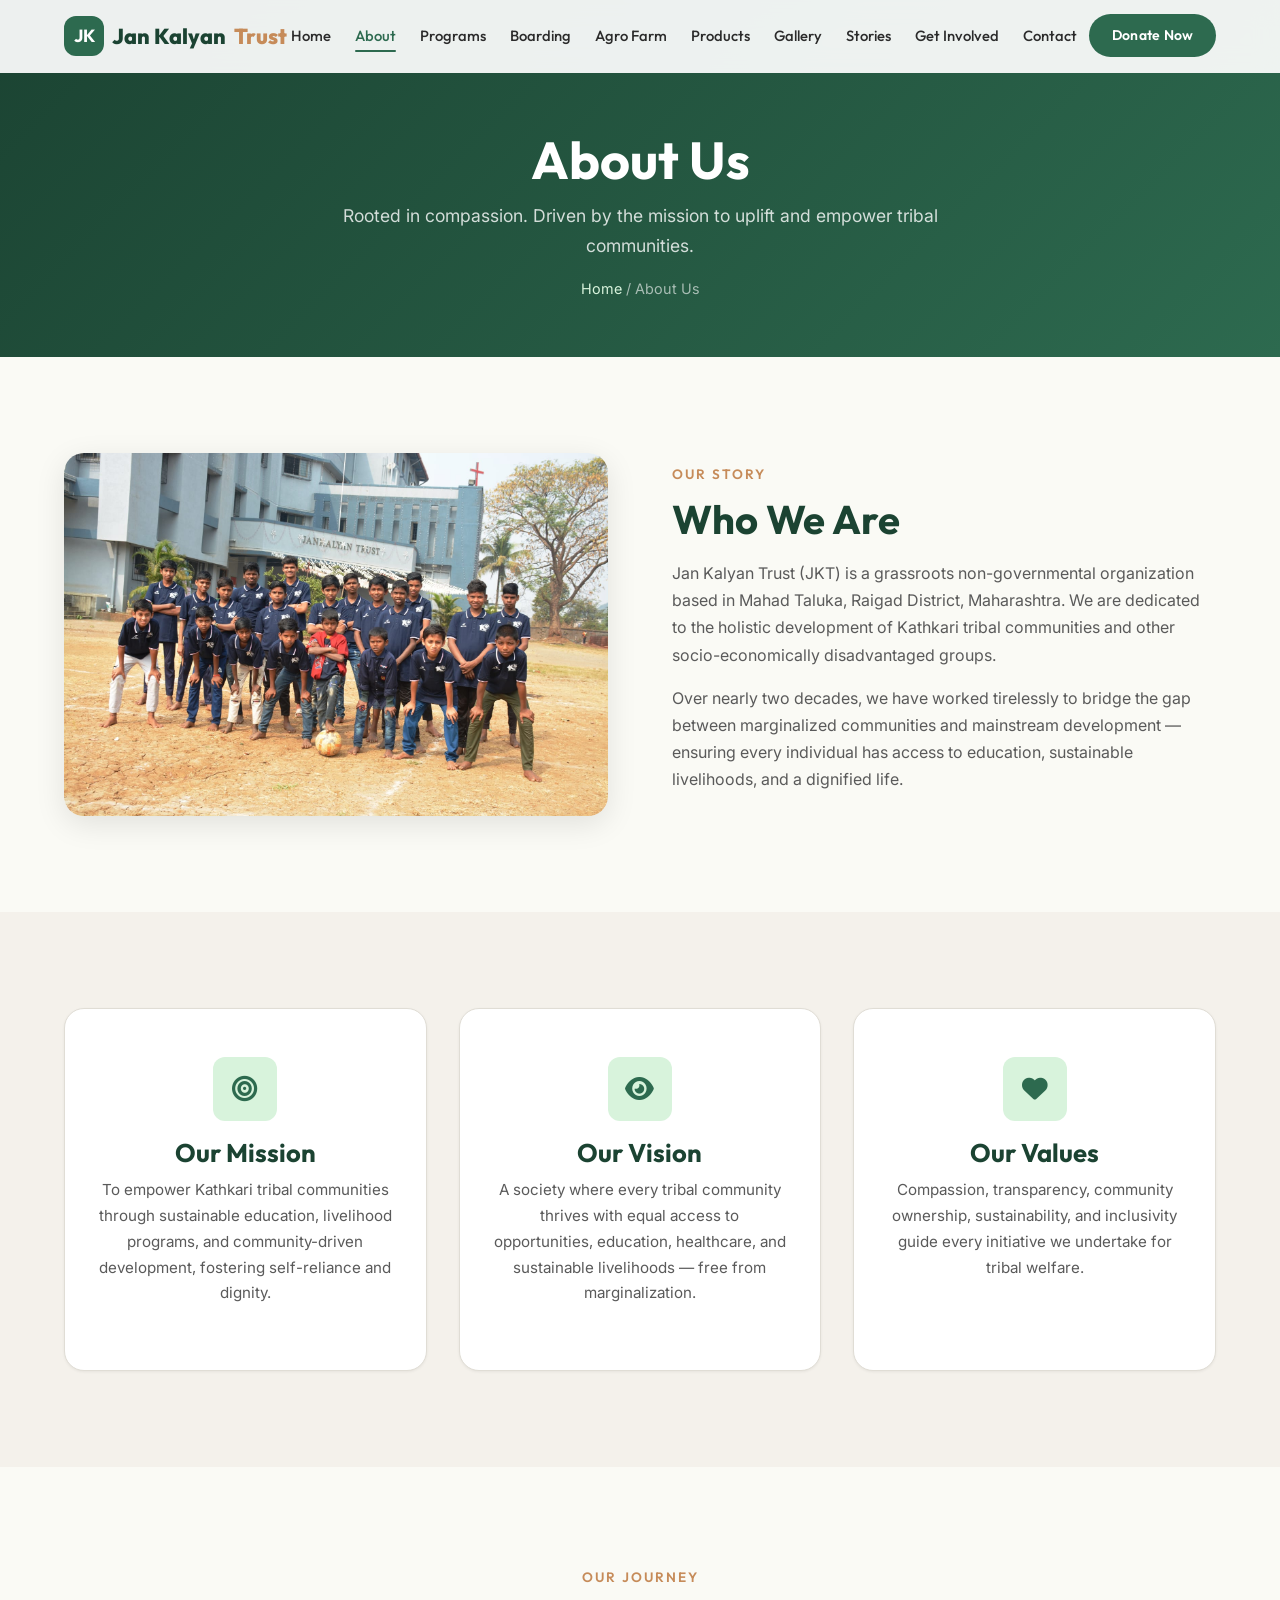
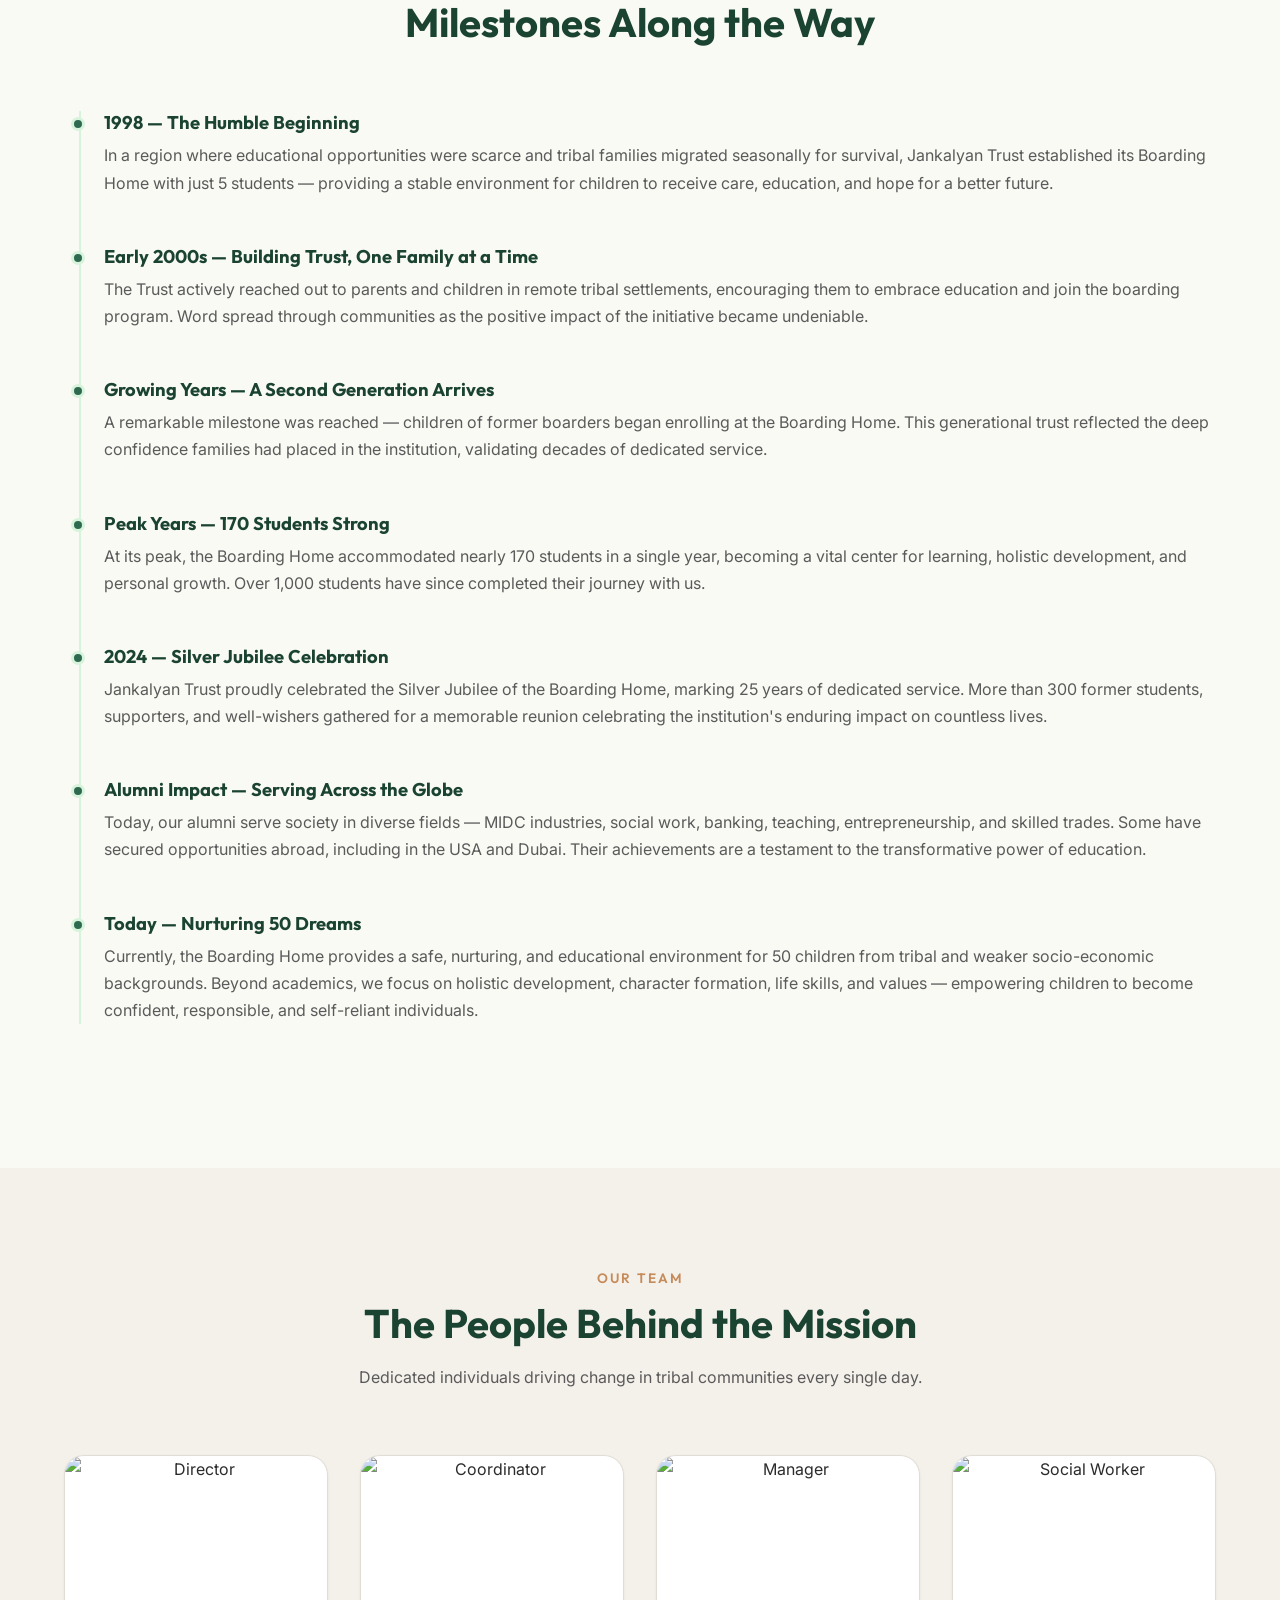
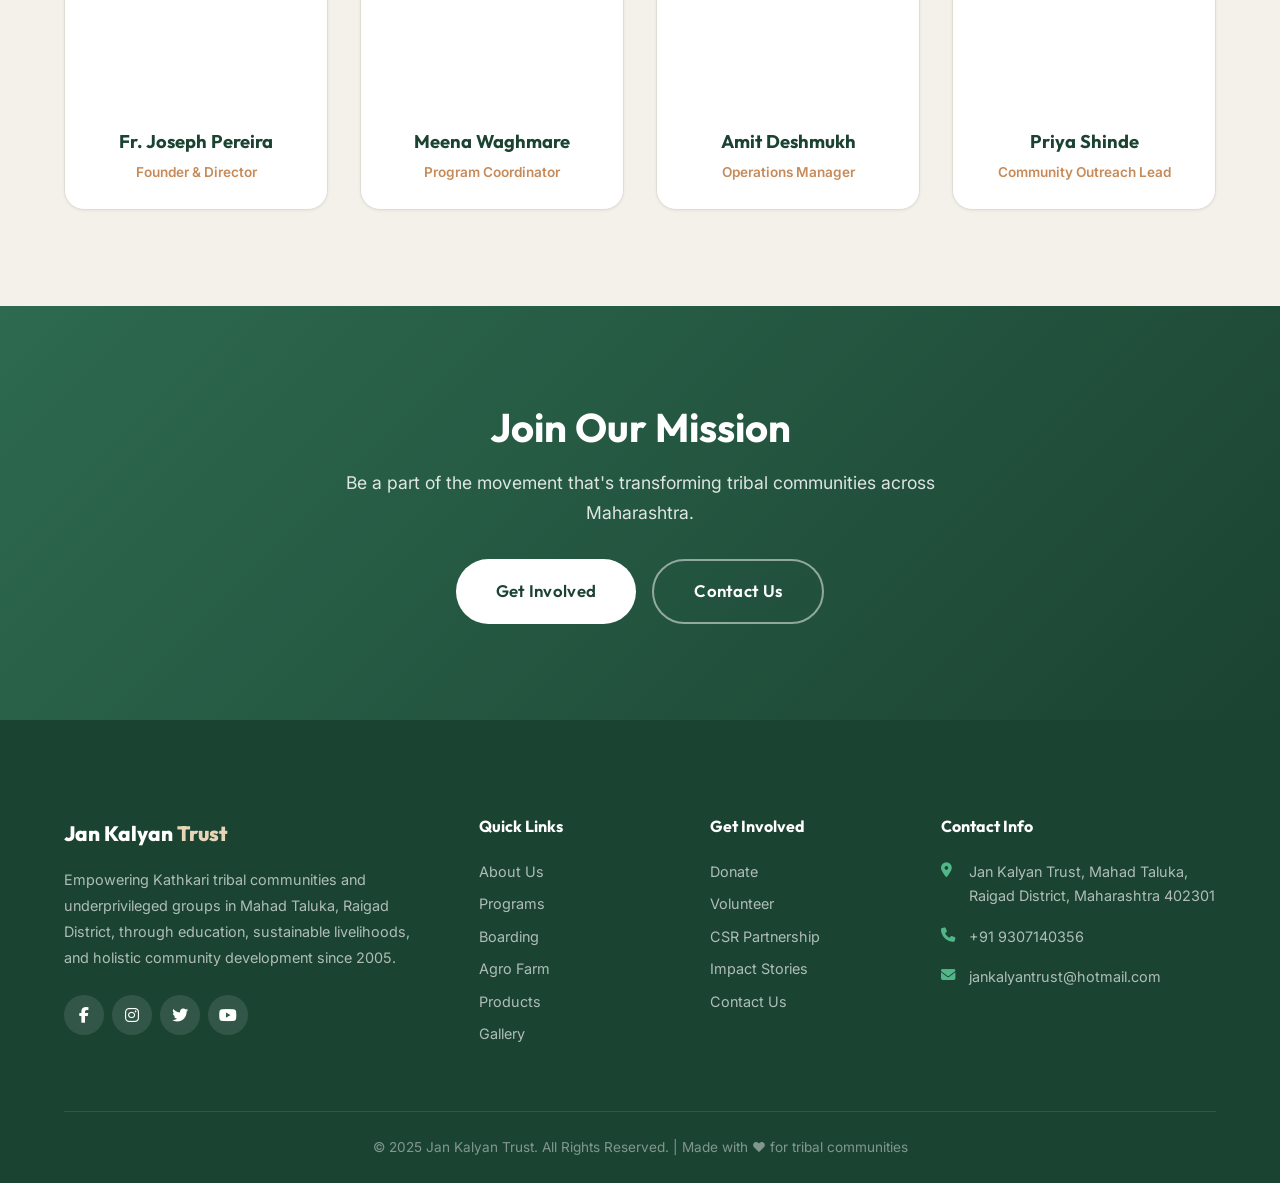
==== about.html @ 4680d9c8 "Adding all docs" ====
<!DOCTYPE html>
<html lang="en">

<head>
  <meta charset="UTF-8">
  <meta name="viewport" content="width=device-width, initial-scale=1.0">
  <meta name="description"
    content="Learn about Jan Kalyan Trust's mission, vision, history, and dedicated team working for tribal community empowerment in Maharashtra.">
  <title>About Us | Jan Kalyan Trust</title>
  <link rel="stylesheet" href="css/style.css">
  <link rel="stylesheet" href="https://cdnjs.cloudflare.com/ajax/libs/font-awesome/6.5.0/css/all.min.css">
</head>

<body>

  <!-- Navbar -->
  <nav class="navbar" id="navbar">
    <div class="container navbar__inner">
      <a href="index.html" class="navbar__logo">
        <div class="navbar__logo-icon">JK</div>
        Jan Kalyan <span>Trust</span>
      </a>
      <div class="navbar__links">
        <a href="index.html">Home</a>
        <a href="about.html">About</a>
        <a href="programs.html">Programs</a>
        <a href="boarding.html">Boarding</a>
        <a href="agrofarm.html">Agro Farm</a>
        <a href="products.html">Products</a>
        <a href="gallery.html">Gallery</a>
        <a href="stories.html">Stories</a>
        <a href="getinvolved.html">Get Involved</a>
        <a href="contact.html">Contact</a>
      </div>
      <a href="getinvolved.html" class="btn btn--primary btn--sm navbar__cta">Donate Now</a>
      <div class="hamburger" aria-label="Menu"><span></span><span></span><span></span></div>
    </div>
  </nav>
  <div class="mobile-overlay"></div>
  <div class="mobile-nav">
    <a href="index.html">Home</a><a href="about.html">About</a><a href="programs.html">Programs</a>
    <a href="boarding.html">Boarding</a><a href="agrofarm.html">Agro Farm</a><a href="products.html">Products</a>
    <a href="gallery.html">Gallery</a><a href="stories.html">Stories</a><a href="getinvolved.html">Get Involved</a>
    <a href="contact.html">Contact</a>
    <a href="getinvolved.html" class="btn btn--primary" style="margin-top:0.5rem;">Donate Now</a>
  </div>

  <!-- Page Header -->
  <section class="page-header">
    <div class="container">
      <h1>About Us</h1>
      <p>Rooted in compassion. Driven by the mission to uplift and empower tribal communities.</p>
      <div class="breadcrumb"><a href="index.html">Home</a> / About Us</div>
    </div>
  </section>

  <!-- Mission & Vision -->
  <section class="section">
    <div class="container two-col reveal">
      <div class="two-col__img">
        <img src="./Res/Jan Kalyan hostel/3.jpeg" alt="Community support">
      </div>
      <div class="two-col__content">
        <span class="section-label">Our Story</span>
        <h2>Who We Are</h2>
        <p>
          Jan Kalyan Trust (JKT) is a grassroots non-governmental organization based in
          Mahad Taluka, Raigad District, Maharashtra. We are dedicated to the holistic development of Kathkari
          tribal communities and other socio-economically disadvantaged groups.
        </p>
        <p>
          Over nearly two decades, we have worked tirelessly to bridge the gap between marginalized communities
          and mainstream development — ensuring every individual has access to education, sustainable livelihoods,
          and a dignified life.
        </p>
      </div>
    </div>
  </section>

  <!-- Mission / Vision / Values -->
  <section class="section section--alt">
    <div class="container">
      <div class="grid-3 reveal">
        <div class="card initiative-card">
          <div class="card__icon"><i class="fas fa-bullseye"></i></div>
          <h3 class="card__title">Our Mission</h3>
          <p class="card__text">To empower Kathkari tribal communities through sustainable education, livelihood
            programs, and community-driven development, fostering self-reliance and dignity.</p>
        </div>
        <div class="card initiative-card">
          <div class="card__icon"><i class="fas fa-eye"></i></div>
          <h3 class="card__title">Our Vision</h3>
          <p class="card__text">A society where every tribal community thrives with equal access to opportunities,
            education, healthcare, and sustainable livelihoods — free from marginalization.</p>
        </div>
        <div class="card initiative-card">
          <div class="card__icon"><i class="fas fa-heart"></i></div>
          <h3 class="card__title">Our Values</h3>
          <p class="card__text">Compassion, transparency, community ownership, sustainability, and inclusivity guide
            every initiative we undertake for tribal welfare.</p>
        </div>
      </div>
    </div>
  </section>

  <!-- History Timeline -->
  <section class="section">
    <div class="container">
      <div class="section-header reveal">
        <span class="section-label">Our Journey</span>
        <h2>Milestones Along the Way</h2>
      </div>
      <div class="container--narrow">
        <div class="timeline reveal">
          <div class="timeline__item">
            <h4 class="timeline__title">1998 — The Humble Beginning</h4>
            <p>In a region where educational opportunities were scarce and tribal families migrated seasonally for survival, Jankalyan Trust established its Boarding Home with just 5 students — providing a stable environment for children to receive care, education, and hope for a better future.</p>
          </div>
          <div class="timeline__item">
            <h4 class="timeline__title">Early 2000s — Building Trust, One Family at a Time</h4>
            <p>The Trust actively reached out to parents and children in remote tribal settlements, encouraging them to embrace education and join the boarding program. Word spread through communities as the positive impact of the initiative became undeniable.</p>
          </div>
          <div class="timeline__item">
            <h4 class="timeline__title">Growing Years — A Second Generation Arrives</h4>
            <p>A remarkable milestone was reached — children of former boarders began enrolling at the Boarding Home. This generational trust reflected the deep confidence families had placed in the institution, validating decades of dedicated service.</p>
          </div>
          <div class="timeline__item">
            <h4 class="timeline__title">Peak Years — 170 Students Strong</h4>
            <p>At its peak, the Boarding Home accommodated nearly 170 students in a single year, becoming a vital center for learning, holistic development, and personal growth. Over 1,000 students have since completed their journey with us.</p>
          </div>
          <div class="timeline__item">
            <h4 class="timeline__title">2024 — Silver Jubilee Celebration</h4>
            <p>Jankalyan Trust proudly celebrated the Silver Jubilee of the Boarding Home, marking 25 years of dedicated service. More than 300 former students, supporters, and well-wishers gathered for a memorable reunion celebrating the institution's enduring impact on countless lives.</p>
          </div>
          <div class="timeline__item">
            <h4 class="timeline__title">Alumni Impact — Serving Across the Globe</h4>
            <p>Today, our alumni serve society in diverse fields — MIDC industries, social work, banking, teaching, entrepreneurship, and skilled trades. Some have secured opportunities abroad, including in the USA and Dubai. Their achievements are a testament to the transformative power of education.</p>
          </div>
          <div class="timeline__item">
            <h4 class="timeline__title">Today — Nurturing 50 Dreams</h4>
            <p>Currently, the Boarding Home provides a safe, nurturing, and educational environment for 50 children from tribal and weaker socio-economic backgrounds. Beyond academics, we focus on holistic development, character formation, life skills, and values — empowering children to become confident, responsible, and self-reliant individuals.</p>
          </div>
        </div>
      </div>
    </div>
  </section>

  <!-- Team -->
  <section class="section section--alt">
    <div class="container">
      <div class="section-header reveal">
        <span class="section-label">Our Team</span>
        <h2>The People Behind the Mission</h2>
        <p>Dedicated individuals driving change in tribal communities every single day.</p>
      </div>
      <div class="grid-4 reveal">
        <div class="card" style="text-align:center;">
          <img src="https://images.unsplash.com/photo-1472099645785-5658abf4ff4e?w=300&h=300&fit=crop" alt="Director"
            class="card__img" style="height:250px;">
          <div class="card__body">
            <h4 class="card__title">Fr. Joseph Pereira</h4>
            <p class="card__text mb-0" style="color:var(--clr-accent);font-weight:600;font-size:0.85rem;">Founder &
              Director</p>
          </div>
        </div>
        <div class="card" style="text-align:center;">
          <img src="https://images.unsplash.com/photo-1580489944761-15a19d654956?w=300&h=300&fit=crop" alt="Coordinator"
            class="card__img" style="height:250px;">
          <div class="card__body">
            <h4 class="card__title">Meena Waghmare</h4>
            <p class="card__text mb-0" style="color:var(--clr-accent);font-weight:600;font-size:0.85rem;">Program
              Coordinator</p>
          </div>
        </div>
        <div class="card" style="text-align:center;">
          <img src="https://images.unsplash.com/photo-1519085360753-af0119f7cbe7?w=300&h=300&fit=crop" alt="Manager"
            class="card__img" style="height:250px;">
          <div class="card__body">
            <h4 class="card__title">Amit Deshmukh</h4>
            <p class="card__text mb-0" style="color:var(--clr-accent);font-weight:600;font-size:0.85rem;">Operations
              Manager</p>
          </div>
        </div>
        <div class="card" style="text-align:center;">
          <img src="https://images.unsplash.com/photo-1573497019940-1c28c88b4f3e?w=300&h=300&fit=crop"
            alt="Social Worker" class="card__img" style="height:250px;">
          <div class="card__body">
            <h4 class="card__title">Priya Shinde</h4>
            <p class="card__text mb-0" style="color:var(--clr-accent);font-weight:600;font-size:0.85rem;">Community
              Outreach Lead</p>
          </div>
        </div>
      </div>
    </div>
  </section>

  <!-- CTA -->
  <section class="cta-banner">
    <div class="container reveal">
      <h2>Join Our Mission</h2>
      <p>Be a part of the movement that's transforming tribal communities across Maharashtra.</p>
      <div class="cta-banner__actions">
        <a href="getinvolved.html" class="btn btn--white btn--lg">Get Involved</a>
        <a href="contact.html" class="btn btn--outline btn--lg"
          style="border-color:rgba(255,255,255,0.5);color:#fff;">Contact Us</a>
      </div>
    </div>
  </section>

  <!-- Footer -->
  <footer class="footer">
    <div class="container">
      <div class="footer__grid">
        <div>
          <div class="footer__brand">Jan Kalyan <span>Trust</span></div>
          <p class="footer__desc">Empowering Kathkari tribal communities and underprivileged groups in Mahad Taluka,
            Raigad District, through education, sustainable livelihoods, and holistic community development since 2005.
          </p>
          <div class="footer__social">
            <a href="#" aria-label="Facebook"><i class="fab fa-facebook-f"></i></a>
            <a href="#" aria-label="Instagram"><i class="fab fa-instagram"></i></a>
            <a href="#" aria-label="Twitter"><i class="fab fa-twitter"></i></a>
            <a href="#" aria-label="YouTube"><i class="fab fa-youtube"></i></a>
          </div>
        </div>
        <div>
          <h4>Quick Links</h4>
          <div class="footer__links">
            <a href="about.html">About Us</a><a href="programs.html">Programs</a><a href="boarding.html">Boarding</a>
            <a href="agrofarm.html">Agro Farm</a><a href="products.html">Products</a><a href="gallery.html">Gallery</a>
          </div>
        </div>
        <div>
          <h4>Get Involved</h4>
          <div class="footer__links">
            <a href="getinvolved.html">Donate</a><a href="getinvolved.html#volunteer">Volunteer</a>
            <a href="getinvolved.html#csr">CSR Partnership</a><a href="stories.html">Impact Stories</a><a
              href="contact.html">Contact Us</a>
          </div>
        </div>
        <div>
          <h4>Contact Info</h4>
          <div class="footer__contact-item"><i class="fas fa-map-marker-alt"></i><span>Jan Kalyan Trust, Mahad Taluka,
              Raigad District, Maharashtra 402301</span></div>
          <div class="footer__contact-item"><i class="fas fa-phone"></i><span>+91 9307140356</span></div>
          <div class="footer__contact-item"><i class="fas fa-envelope"></i><span>jankalyantrust@hotmail.com</span></div>
        </div>
      </div>
      <div class="footer__bottom">&copy; 2025 Jan Kalyan Trust. All Rights Reserved. | Made with ❤️ for tribal
        communities</div>
    </div>
  </footer>

  <button class="back-to-top" aria-label="Back to top"><i class="fas fa-arrow-up"></i></button>
  <script src="js/main.js"></script>
</body>

</html>
---- css/style.css ----
/* ============================================
   Jan Kalyan Trust — Design System
   ============================================ */

/* ---------- Google Fonts ---------- */
@import url('https://fonts.googleapis.com/css2?family=Outfit:wght@300;400;500;600;700;800&family=Inter:wght@300;400;500;600;700&display=swap');

/* ---------- CSS Custom Properties ---------- */
:root {
  /* Primary palette */
  --clr-primary: #2D6A4F;
  --clr-primary-dark: #1B4332;
  --clr-primary-light: #52B788;
  --clr-primary-pale: #D8F3DC;

  /* Accent / warm tones */
  --clr-accent: #C68B59;
  --clr-accent-light: #E8D5B7;
  --clr-accent-dark: #8B5E3C;

  /* Neutrals */
  --clr-white: #FFFFFF;
  --clr-bg: #FAFAF5;
  --clr-bg-alt: #F4F1EB;
  --clr-text: #2B2B2B;
  --clr-text-light: #5A5A5A;
  --clr-text-muted: #8A8A8A;
  --clr-border: #E0DDD5;

  /* Semantic */
  --clr-success: #40916C;
  --clr-danger: #D64045;

  /* Typography */
  --ff-heading: 'Outfit', sans-serif;
  --ff-body: 'Inter', sans-serif;

  /* Spacing */
  --space-xs: 0.25rem;
  --space-sm: 0.5rem;
  --space-md: 1rem;
  --space-lg: 1.5rem;
  --space-xl: 2rem;
  --space-2xl: 3rem;
  --space-3xl: 4rem;
  --space-4xl: 6rem;

  /* Radius */
  --radius-sm: 6px;
  --radius-md: 12px;
  --radius-lg: 20px;
  --radius-full: 50%;

  /* Shadows */
  --shadow-sm: 0 1px 3px rgba(0,0,0,0.06);
  --shadow-md: 0 4px 12px rgba(0,0,0,0.08);
  --shadow-lg: 0 8px 30px rgba(0,0,0,0.10);
  --shadow-xl: 0 16px 48px rgba(0,0,0,0.12);

  /* Transitions */
  --transition: 0.3s ease;
  --transition-slow: 0.5s ease;

  /* Container */
  --container-max: 1200px;
  --container-narrow: 900px;
}

/* ---------- Reset & Base ---------- */
*, *::before, *::after { box-sizing: border-box; margin: 0; padding: 0; }

html {
  scroll-behavior: smooth;
  font-size: 16px;
}

body {
  font-family: var(--ff-body);
  color: var(--clr-text);
  background: var(--clr-bg);
  line-height: 1.7;
  -webkit-font-smoothing: antialiased;
  overflow-x: hidden;
}

img { max-width: 100%; height: auto; display: block; }
a { text-decoration: none; color: inherit; transition: var(--transition); }
ul, ol { list-style: none; }
button { cursor: pointer; border: none; background: none; font-family: inherit; }
input, textarea, select { font-family: inherit; font-size: 1rem; }

/* ---------- Typography ---------- */
h1, h2, h3, h4, h5, h6 {
  font-family: var(--ff-heading);
  font-weight: 700;
  line-height: 1.25;
  color: var(--clr-primary-dark);
}
h1 { font-size: clamp(2rem, 5vw, 3.25rem); }
h2 { font-size: clamp(1.6rem, 4vw, 2.5rem); }
h3 { font-size: clamp(1.2rem, 3vw, 1.6rem); }
h4 { font-size: 1.15rem; }

p { margin-bottom: var(--space-md); color: var(--clr-text-light); }

/* ---------- Utility Classes ---------- */
.container {
  width: 90%;
  max-width: var(--container-max);
  margin: 0 auto;
}


.section {
  padding: var(--space-4xl) 0;
}
.section--alt { background: var(--clr-bg-alt); }
.section--green { background: var(--clr-primary-dark); color: var(--clr-white); }
.section--green h2,
.section--green h3,
.section--green h4 { color: var(--clr-white); }
.section--green p { color: rgba(255,255,255,0.85); }

.section-header {
  text-align: center;
  margin-bottom: var(--space-3xl);
}
.section-header p {
  max-width: 640px;
  margin: var(--space-md) auto 0;
}
.section-label {
  display: inline-block;
  font-family: var(--ff-heading);
  font-weight: 600;
  font-size: 0.85rem;
  letter-spacing: 2px;
  text-transform: uppercase;
  color: var(--clr-accent);
  margin-bottom: var(--space-sm);
}

.stats-header {
  font-family: var(--ff-heading);
  font-weight: 800;
  font-size: clamp(1.8rem, 4vw, 2.5rem);
  color: var(--clr-accent);
  margin-bottom: var(--space-sm);
}

.text-center { text-align: center; }
.text-white { color: var(--clr-white) !important; }
.mb-0 { margin-bottom: 0 !important; }

/* ---------- Buttons ---------- */
.btn {
  display: inline-flex;
  align-items: center;
  gap: var(--space-sm);
  padding: 0.85rem 2rem;
  border-radius: 50px;
  font-family: var(--ff-heading);
  font-weight: 600;
  font-size: 0.95rem;
  letter-spacing: 0.3px;
  transition: var(--transition);
  white-space: nowrap;
}
.btn--primary {
  background: var(--clr-primary);
  color: var(--clr-white);
}
.btn--primary:hover {
  background: var(--clr-primary-dark);
  transform: translateY(-2px);
  box-shadow: var(--shadow-md);
}
.btn--outline {
  border: 2px solid var(--clr-primary);
  color: var(--clr-primary);
  background: transparent;
}
.btn--outline:hover {
  background: var(--clr-primary);
  color: var(--clr-white);
  transform: translateY(-2px);
}
.btn--accent {
  background: var(--clr-accent);
  color: var(--clr-white);
}
.btn--accent:hover {
  background: var(--clr-accent-dark);
  transform: translateY(-2px);
  box-shadow: var(--shadow-md);
}
.btn--white {
  background: var(--clr-white);
  color: var(--clr-primary-dark);
}
.btn--white:hover {
  background: var(--clr-primary-pale);
  transform: translateY(-2px);
}
.btn--sm { padding: 0.6rem 1.4rem; font-size: 0.875rem; }
.btn--lg { padding: 1rem 2.5rem; font-size: 1.05rem; }

/* ---------- Navbar ---------- */
.navbar {
  position: fixed;
  top: 0;
  left: 0;
  width: 100%;
  z-index: 1000;
  background: rgba(255,255,255,0.92);
  backdrop-filter: blur(12px);
  -webkit-backdrop-filter: blur(12px);
  border-bottom: 1px solid transparent;
  transition: var(--transition);
}
.navbar.scrolled {
  border-bottom-color: var(--clr-border);
  box-shadow: var(--shadow-sm);
}
.navbar__inner {
  display: flex;
  align-items: center;
  justify-content: space-between;
  padding: 0.9rem 0;
}
.navbar__logo {
  display: flex;
  align-items: center;
  gap: var(--space-sm);
  font-family: var(--ff-heading);
  font-weight: 800;
  font-size: 1.35rem;
  color: var(--clr-primary-dark);
}
.navbar__logo span { color: var(--clr-accent); }
.navbar__logo-icon {
  width: 40px;
  height: 40px;
  background: var(--clr-primary);
  color: var(--clr-white);
  border-radius: var(--radius-md);
  display: flex;
  align-items: center;
  justify-content: center;
  font-size: 1.1rem;
  font-weight: 700;
}
.navbar__links {
  display: flex;
  align-items: center;
  gap: var(--space-lg);
}
.navbar__links a {
  font-family: var(--ff-heading);
  font-weight: 500;
  font-size: 0.925rem;
  color: var(--clr-text);
  position: relative;
}
.navbar__links a::after {
  content: '';
  position: absolute;
  bottom: -4px;
  left: 0;
  width: 0;
  height: 2px;
  background: var(--clr-primary);
  border-radius: 2px;
  transition: var(--transition);
}
.navbar__links a:hover,
.navbar__links a.active { color: var(--clr-primary); }
.navbar__links a:hover::after,
.navbar__links a.active::after { width: 100%; }
.navbar__cta { margin-left: var(--space-sm); }

/* Hamburger */
.hamburger {
  display: none;
  flex-direction: column;
  gap: 5px;
  width: 28px;
  cursor: pointer;
  z-index: 1100;
}
.hamburger span {
  display: block;
  height: 3px;
  background: var(--clr-primary-dark);
  border-radius: 3px;
  transition: var(--transition);
}
.hamburger.active span:nth-child(1) { transform: translateY(8px) rotate(45deg); }
.hamburger.active span:nth-child(2) { opacity: 0; }
.hamburger.active span:nth-child(3) { transform: translateY(-8px) rotate(-45deg); }

/* Mobile nav */
.mobile-nav {
  position: fixed;
  top: 0;
  right: -100%;
  width: 80%;
  max-width: 360px;
  height: 100vh;
  background: var(--clr-white);
  z-index: 1050;
  padding: 5rem var(--space-xl) var(--space-xl);
  display: flex;
  flex-direction: column;
  gap: var(--space-lg);
  transition: var(--transition-slow);
  box-shadow: var(--shadow-xl);
}
.mobile-nav.active { right: 0; }
.mobile-nav a {
  font-family: var(--ff-heading);
  font-weight: 500;
  font-size: 1.1rem;
  color: var(--clr-text);
  padding: var(--space-sm) 0;
  border-bottom: 1px solid var(--clr-border);
}
.mobile-nav a:hover { color: var(--clr-primary); }
.mobile-overlay {
  position: fixed;
  inset: 0;
  background: rgba(0,0,0,0.4);
  z-index: 1040;
  opacity: 0;
  visibility: hidden;
  transition: var(--transition);
}
.mobile-overlay.active { opacity: 1; visibility: visible; }

/* ---------- Hero ---------- */
.hero {
  position: relative;
  min-height: 100vh;
  display: flex;
  align-items: center;
  background: linear-gradient(135deg, var(--clr-primary-dark) 0%, var(--clr-primary) 100%);
  overflow: hidden;
  padding-top: 80px;
}
.hero__bg {
  position: absolute;
  inset: 0;
  background-size: cover;
  background-position: center;
  opacity: 0.2;
}
.hero__overlay {
  position: absolute;
  inset: 0;
  background: linear-gradient(135deg, rgba(27,67,50,0.85), rgba(45,106,79,0.7));
}
.hero__content {
  position: relative;
  z-index: 2;
  max-width: 700px;
  color: var(--clr-white);
  padding: var(--space-3xl) 0;
}
.hero__label {
  display: inline-block;
  background: rgba(255,255,255,0.15);
  padding: 0.4rem 1rem;
  border-radius: 50px;
  font-size: 0.85rem;
  font-weight: 500;
  letter-spacing: 1px;
  margin-bottom: var(--space-lg);
  backdrop-filter: blur(4px);
}
.hero__title {
  color: var(--clr-white);
  margin-bottom: var(--space-lg);
  font-weight: 800;
}
.hero__title em {
  font-style: normal;
  color: var(--clr-primary-pale);
}
.hero__desc {
  font-size: 1.15rem;
  line-height: 1.8;
  color: rgba(255,255,255,0.9);
  margin-bottom: var(--space-xl);
}
.hero__actions {
  display: flex;
  flex-wrap: wrap;
  gap: var(--space-md);
}
.hero__shapes {
  position: absolute;
  inset: 0;
  z-index: 1;
  overflow: hidden;
  pointer-events: none;
}
.hero__shapes span {
  position: absolute;
  border-radius: var(--radius-full);
  opacity: 0.08;
  background: var(--clr-white);
}
.hero__shapes span:nth-child(1) { width: 400px; height: 400px; top: -100px; right: -80px; }
.hero__shapes span:nth-child(2) { width: 250px; height: 250px; bottom: -60px; left: -40px; }
.hero__shapes span:nth-child(3) { width: 150px; height: 150px; top: 40%; right: 20%; }

/* Page header (inner pages) */
.page-header {
  background: linear-gradient(135deg, var(--clr-primary-dark), var(--clr-primary));
  padding: 8rem 0 3.5rem;
  text-align: center;
  position: relative;
  overflow: hidden;
}
.page-header h1 { color: var(--clr-white); margin-bottom: var(--space-sm); }
.page-header p { color: rgba(255,255,255,0.8); font-size: 1.1rem; max-width: 600px; margin: 0 auto; }
.page-header .breadcrumb {
  margin-top: var(--space-md);
  font-size: 0.9rem;
  color: rgba(255,255,255,0.6);
}
.page-header .breadcrumb a { color: var(--clr-primary-pale); }
.page-header .breadcrumb a:hover { color: var(--clr-white); }

/* ---------- Cards ---------- */
.card {
  background: var(--clr-white);
  border-radius: var(--radius-lg);
  overflow: hidden;
  box-shadow: var(--shadow-sm);
  transition: var(--transition);
  border: 1px solid var(--clr-border);
}
.card:hover {
  transform: translateY(-6px);
  box-shadow: var(--shadow-lg);
  border-color: transparent;
}
.card__img {
  width: 100%;
  height: 220px;
  object-fit: cover;
}
.card__body {
  padding: var(--space-lg) var(--space-xl);
}
.card__icon {
  width: 56px;
  height: 56px;
  border-radius: var(--radius-md);
  background: var(--clr-primary-pale);
  color: var(--clr-primary);
  display: flex;
  align-items: center;
  justify-content: center;
  font-size: 1.4rem;
  margin-bottom: var(--space-md);
}
.card__title {
  margin-bottom: var(--space-sm);
}
.card__text {
  font-size: 0.95rem;
  margin-bottom: var(--space-md);
}
.card__link {
  font-family: var(--ff-heading);
  font-weight: 600;
  font-size: 0.9rem;
  color: var(--clr-primary);
  display: inline-flex;
  align-items: center;
  gap: var(--space-xs);
}
.card__link:hover { gap: var(--space-sm); color: var(--clr-primary-dark); }

/* Initiative card (icon-based) */
.initiative-card {
  text-align: center;
  padding: var(--space-2xl) var(--space-xl);
}
.initiative-card .card__icon {
  margin: 0 auto var(--space-md);
  width: 64px;
  height: 64px;
  font-size: 1.6rem;
}

/* ---------- Grid Layouts ---------- */
.grid-2 { display: grid; grid-template-columns: repeat(2, 1fr); gap: var(--space-xl); }
.grid-3 { display: grid; grid-template-columns: repeat(3, 1fr); gap: var(--space-xl); }
.grid-4 { display: grid; grid-template-columns: repeat(4, 1fr); gap: var(--space-xl); }

/* Centered variant — centers incomplete last row */
.grid-3--center {
  display: flex;
  flex-wrap: wrap;
  justify-content: center;
  gap: var(--space-xl);
}
.grid-3--center > * {
  width: calc((100% - 2 * var(--space-xl)) / 3);
  min-width: 280px;
}

/* ---------- Stats ---------- */
.stats {
  display: grid;
  grid-template-columns: repeat(4, 1fr);
  gap: var(--space-xl);
}
.stat {
  text-align: center;
  padding: var(--space-xl);
}
.stat__number {
  font-family: var(--ff-heading);
  font-size: clamp(2rem, 4vw, 3rem);
  font-weight: 800;
  color: var(--clr-primary-pale);
  line-height: 1;
  margin-bottom: var(--space-sm);
}
.stat__label {
  font-size: 0.95rem;
  color: rgba(255,255,255,0.75);
  font-weight: 500;
}

/* ---------- CTA Banner ---------- */
.cta-banner {
  background: linear-gradient(135deg, var(--clr-primary), var(--clr-primary-dark));
  padding: var(--space-4xl) 0;
  text-align: center;
  position: relative;
  overflow: hidden;
}
.cta-banner h2 { color: var(--clr-white); margin-bottom: var(--space-md); }
.cta-banner p { color: rgba(255,255,255,0.85); max-width: 600px; margin: 0 auto var(--space-xl); font-size: 1.1rem; }
.cta-banner__actions { display: flex; gap: var(--space-md); justify-content: center; flex-wrap: wrap; }

/* ---------- Testimonial Cards ---------- */
.testimonial-card {
  background: var(--clr-white);
  border-radius: var(--radius-lg);
  padding: var(--space-2xl);
  box-shadow: var(--shadow-sm);
  border: 1px solid var(--clr-border);
  transition: var(--transition);
}
.testimonial-card:hover {
  box-shadow: var(--shadow-lg);
  transform: translateY(-4px);
}
.testimonial-card__quote {
  font-size: 1.05rem;
  font-style: italic;
  color: var(--clr-text-light);
  margin-bottom: var(--space-lg);
  position: relative;
  padding-left: var(--space-lg);
  border-left: 3px solid var(--clr-primary-light);
}
.testimonial-card__author {
  display: flex;
  align-items: center;
  gap: var(--space-md);
}
.testimonial-card__avatar {
  width: 50px;
  height: 50px;
  border-radius: var(--radius-full);
  object-fit: cover;
  border: 2px solid var(--clr-primary-pale);
}
.testimonial-card__name {
  font-family: var(--ff-heading);
  font-weight: 600;
  font-size: 1rem;
}
.testimonial-card__role {
  font-size: 0.85rem;
  color: var(--clr-text-muted);
}

/* ---------- Product Card ---------- */
.product-card {
  background: var(--clr-white);
  border-radius: var(--radius-lg);
  overflow: hidden;
  border: 1px solid var(--clr-border);
  transition: var(--transition);
}
.product-card:hover {
  transform: translateY(-6px);
  box-shadow: var(--shadow-lg);
}
.product-card__img {
  width: 100%;
  height: 240px;
  object-fit: cover;
}
.product-card__body {
  padding: var(--space-lg) var(--space-xl);
}
.product-card__category {
  font-size: 0.8rem;
  font-weight: 600;
  text-transform: uppercase;
  letter-spacing: 1px;
  color: var(--clr-accent);
  margin-bottom: var(--space-xs);
}
.product-card__title {
  font-size: 1.15rem;
  margin-bottom: var(--space-sm);
}
.product-card__price {
  font-family: var(--ff-heading);
  font-weight: 700;
  font-size: 1.25rem;
  color: var(--clr-primary);
  margin-bottom: var(--space-md);
}
.product-card__actions {
  display: flex;
  gap: var(--space-sm);
}

/* ---------- Forms ---------- */
.form-group {
  margin-bottom: var(--space-lg);
}
.form-group label {
  display: block;
  font-family: var(--ff-heading);
  font-weight: 500;
  font-size: 0.9rem;
  margin-bottom: var(--space-sm);
  color: var(--clr-text);
}
.form-control {
  width: 100%;
  padding: 0.85rem 1.1rem;
  border: 1.5px solid var(--clr-border);
  border-radius: var(--radius-md);
  background: var(--clr-white);
  font-size: 0.95rem;
  transition: var(--transition);
  color: var(--clr-text);
}
.form-control:focus {
  outline: none;
  border-color: var(--clr-primary);
  box-shadow: 0 0 0 3px rgba(45,106,79,0.12);
}
.form-control.error { border-color: var(--clr-danger); }
.error-message {
  font-size: 0.82rem;
  color: var(--clr-danger);
  margin-top: var(--space-xs);
  display: none;
}
.form-control.error + .error-message { display: block; }
textarea.form-control { min-height: 140px; resize: vertical; }

/* ---------- Gallery ---------- */
.gallery-grid {
  display: grid;
  grid-template-columns: repeat(auto-fill, minmax(280px, 1fr));
  gap: var(--space-md);
}
.gallery-item {
  border-radius: var(--radius-md);
  overflow: hidden;
  position: relative;
  cursor: pointer;
  aspect-ratio: 4/3;
}
.gallery-item img {
  width: 100%;
  height: 100%;
  object-fit: cover;
  transition: var(--transition-slow);
}
.gallery-item:hover img { transform: scale(1.08); }
.gallery-item__overlay {
  position: absolute;
  inset: 0;
  background: linear-gradient(to top, rgba(27,67,50,0.7), transparent);
  opacity: 0;
  transition: var(--transition);
  display: flex;
  align-items: flex-end;
  padding: var(--space-lg);
}
.gallery-item:hover .gallery-item__overlay { opacity: 1; }
.gallery-item__overlay span {
  color: var(--clr-white);
  font-family: var(--ff-heading);
  font-weight: 600;
}

/* Lightbox */
.lightbox {
  position: fixed;
  inset: 0;
  z-index: 2000;
  background: rgba(0,0,0,0.92);
  display: flex;
  align-items: center;
  justify-content: center;
  opacity: 0;
  visibility: hidden;
  transition: var(--transition);
}
.lightbox.active { opacity: 1; visibility: visible; }
.lightbox img {
  max-width: 90%;
  max-height: 85vh;
  border-radius: var(--radius-md);
}
.lightbox__close {
  position: absolute;
  top: 1.5rem;
  right: 1.5rem;
  width: 48px;
  height: 48px;
  background: rgba(255,255,255,0.15);
  border-radius: var(--radius-full);
  color: var(--clr-white);
  font-size: 1.5rem;
  display: flex;
  align-items: center;
  justify-content: center;
  cursor: pointer;
  transition: var(--transition);
}
.lightbox__close:hover { background: rgba(255,255,255,0.3); }

/* ---------- Timeline ---------- */
.timeline {
  position: relative;
  padding-left: 40px;
}
.timeline::before {
  content: '';
  position: absolute;
  left: 15px;
  top: 0;
  bottom: 0;
  width: 2px;
  background: var(--clr-primary-pale);
}
.timeline__item {
  position: relative;
  margin-bottom: var(--space-2xl);
}
.timeline__item::before {
  content: '';
  position: absolute;
  left: -33px;
  top: 6px;
  width: 14px;
  height: 14px;
  border-radius: var(--radius-full);
  background: var(--clr-primary);
  border: 3px solid var(--clr-primary-pale);
}
.timeline__title { margin-bottom: var(--space-sm); }

/* ---------- Two-Col Layout ---------- */
.two-col {
  display: grid;
  grid-template-columns: 1fr 1fr;
  gap: var(--space-3xl);
  align-items: center;
}
.two-col--reverse .two-col__content { order: -1; }
.two-col__img {
  border-radius: var(--radius-lg);
  overflow: hidden;
  box-shadow: var(--shadow-lg);
}
.two-col__img img { width: 100%; height: 100%; object-fit: cover; }
.two-col__content h2 { margin-bottom: var(--space-md); }

/* ---------- Feature List ---------- */
.feature-list { display: flex; flex-direction: column; gap: var(--space-md); }
.feature-list__item {
  display: flex;
  gap: var(--space-md);
  align-items: flex-start;
}
.feature-list__icon {
  width: 44px;
  height: 44px;
  min-width: 44px;
  border-radius: var(--radius-md);
  background: var(--clr-primary-pale);
  color: var(--clr-primary);
  display: flex;
  align-items: center;
  justify-content: center;
  font-size: 1.1rem;
}
.feature-list__text h4 { margin-bottom: var(--space-xs); }
.feature-list__text p { font-size: 0.9rem; margin-bottom: 0; }

/* ---------- Map ---------- */
.map-placeholder {
  width: 100%;
  height: 400px;
  border-radius: var(--radius-lg);
  overflow: hidden;
  background: var(--clr-bg-alt);
  display: flex;
  align-items: center;
  justify-content: center;
  border: 1px solid var(--clr-border);
}
.map-placeholder iframe {
  width: 100%;
  height: 100%;
  border: 0;
}

/* ---------- Footer ---------- */
.footer {
  background: var(--clr-primary-dark);
  color: rgba(255,255,255,0.8);
  padding: var(--space-4xl) 0 0;
}
.footer__grid {
  display: grid;
  grid-template-columns: 2fr 1fr 1fr 1.5fr;
  gap: var(--space-2xl);
}
.footer__brand {
  font-family: var(--ff-heading);
  font-weight: 800;
  font-size: 1.3rem;
  color: var(--clr-white);
  margin-bottom: var(--space-md);
}
.footer__brand span { color: var(--clr-accent-light); }
.footer__desc {
  font-size: 0.9rem;
  line-height: 1.8;
  color: rgba(255,255,255,0.65);
  margin-bottom: var(--space-lg);
}
.footer__social {
  display: flex;
  gap: var(--space-sm);
}
.footer__social a {
  width: 40px;
  height: 40px;
  border-radius: var(--radius-full);
  background: rgba(255,255,255,0.1);
  color: var(--clr-white);
  display: flex;
  align-items: center;
  justify-content: center;
  font-size: 1rem;
  transition: var(--transition);
}
.footer__social a:hover {
  background: var(--clr-primary-light);
  transform: translateY(-2px);
}
.footer h4 { color: var(--clr-white); font-size: 1rem; margin-bottom: var(--space-lg); }
.footer__links { display: flex; flex-direction: column; gap: var(--space-sm); }
.footer__links a {
  font-size: 0.9rem;
  color: rgba(255,255,255,0.65);
}
.footer__links a:hover { color: var(--clr-white); }
.footer__contact-item {
  display: flex;
  gap: var(--space-sm);
  margin-bottom: var(--space-md);
  font-size: 0.9rem;
  color: rgba(255,255,255,0.65);
}
.footer__contact-item i { color: var(--clr-primary-light); min-width: 20px; margin-top: 3px; }
.footer__bottom {
  margin-top: var(--space-3xl);
  padding: var(--space-lg) 0;
  border-top: 1px solid rgba(255,255,255,0.1);
  text-align: center;
  font-size: 0.85rem;
  color: rgba(255,255,255,0.45);
}

/* ---------- Scroll Reveal ---------- */
.reveal {
  opacity: 0;
  transform: translateY(30px);
  transition: opacity 0.7s ease, transform 0.7s ease;
}
.reveal.visible {
  opacity: 1;
  transform: translateY(0);
}

/* ---------- Back to Top ---------- */
.back-to-top {
  position: fixed;
  bottom: 2rem;
  right: 2rem;
  width: 48px;
  height: 48px;
  border-radius: var(--radius-full);
  background: var(--clr-primary);
  color: var(--clr-white);
  display: flex;
  align-items: center;
  justify-content: center;
  font-size: 1.2rem;
  box-shadow: var(--shadow-md);
  opacity: 0;
  visibility: hidden;
  transition: var(--transition);
  z-index: 900;
  cursor: pointer;
}
.back-to-top.visible { opacity: 1; visibility: visible; }
.back-to-top:hover { background: var(--clr-primary-dark); transform: translateY(-3px); }

/* ---------- Story Specific Custom Styles ---------- */
.story-media-group {
  display: flex;
  flex-direction: column;
  gap: var(--space-md);
}
.story-media-group__main {
  border-radius: var(--radius-lg);
  overflow: hidden;
  box-shadow: var(--shadow-lg);
  aspect-ratio: 16/10;
}
.story-media-group__main img {
  width: 100%;
  height: 100%;
  object-fit: cover;
  transition: var(--transition-slow);
}
.story-media-group__main:hover img {
  transform: scale(1.03);
}
.story-media-group__thumbs {
  display: grid;
  grid-template-columns: 1fr 1fr;
  gap: var(--space-md);
}
.story-media-group__thumb {
  border-radius: var(--radius-md);
  overflow: hidden;
  box-shadow: var(--shadow-sm);
  aspect-ratio: 4/3;
}
.story-media-group__thumb img {
  width: 100%;
  height: 100%;
  object-fit: cover;
  transition: var(--transition-slow);
}
.story-media-group__thumb:hover img {
  transform: scale(1.05);
}
.story-media-group__caption {
  font-size: 0.825rem;
  color: var(--clr-text-muted);
  margin-top: var(--space-xs);
  text-align: center;
  font-style: italic;
  font-weight: 500;
}
.story-blockquote {
  font-size: 1.15rem;
  font-style: italic;
  color: var(--clr-primary-dark);
  border-left: 4px solid var(--clr-accent);
  padding-left: var(--space-md);
  margin: var(--space-lg) 0;
  font-family: var(--ff-heading);
  font-weight: 500;
  line-height: 1.6;
}

@media (min-width: 769px) {
  .two-col--image-left .two-col__img { order: -1; }
}

/* ---------- Responsive ---------- */
@media (max-width: 1024px) {
  .grid-4 { grid-template-columns: repeat(2, 1fr); }
  .stats { grid-template-columns: repeat(2, 1fr); }
  .footer__grid { grid-template-columns: 1fr 1fr; }
  .two-col { gap: var(--space-xl); }
}

@media (max-width: 768px) {
  .section { padding: var(--space-3xl) 0; }
  .navbar__links, .navbar__cta { display: none; }
  .hamburger { display: flex; }
  .grid-2, .grid-3, .grid-4 { grid-template-columns: 1fr; }
  .grid-3--center > * { width: 100%; min-width: 0; }
  .stats { grid-template-columns: 1fr 1fr; }
  .two-col { grid-template-columns: 1fr; }
  .two-col--reverse .two-col__content { order: 0; }
  .two-col__img { max-height: 350px; }
  .two-col__img.story-media-group { max-height: none; }
  .footer__grid { grid-template-columns: 1fr; }
  .hero__content { padding: var(--space-xl) 0; }
  .page-header { padding: 6.5rem 0 2.5rem; }
}

@media (max-width: 480px) {
  .container { width: 92%; }
  .section { padding: var(--space-2xl) 0; }
  .hero { min-height: auto; padding: 6rem 0 3rem; }
  .hero__actions { flex-direction: column; }
  .stats { grid-template-columns: 1fr; }
  .btn { padding: 0.75rem 1.6rem; font-size: 0.9rem; }
}
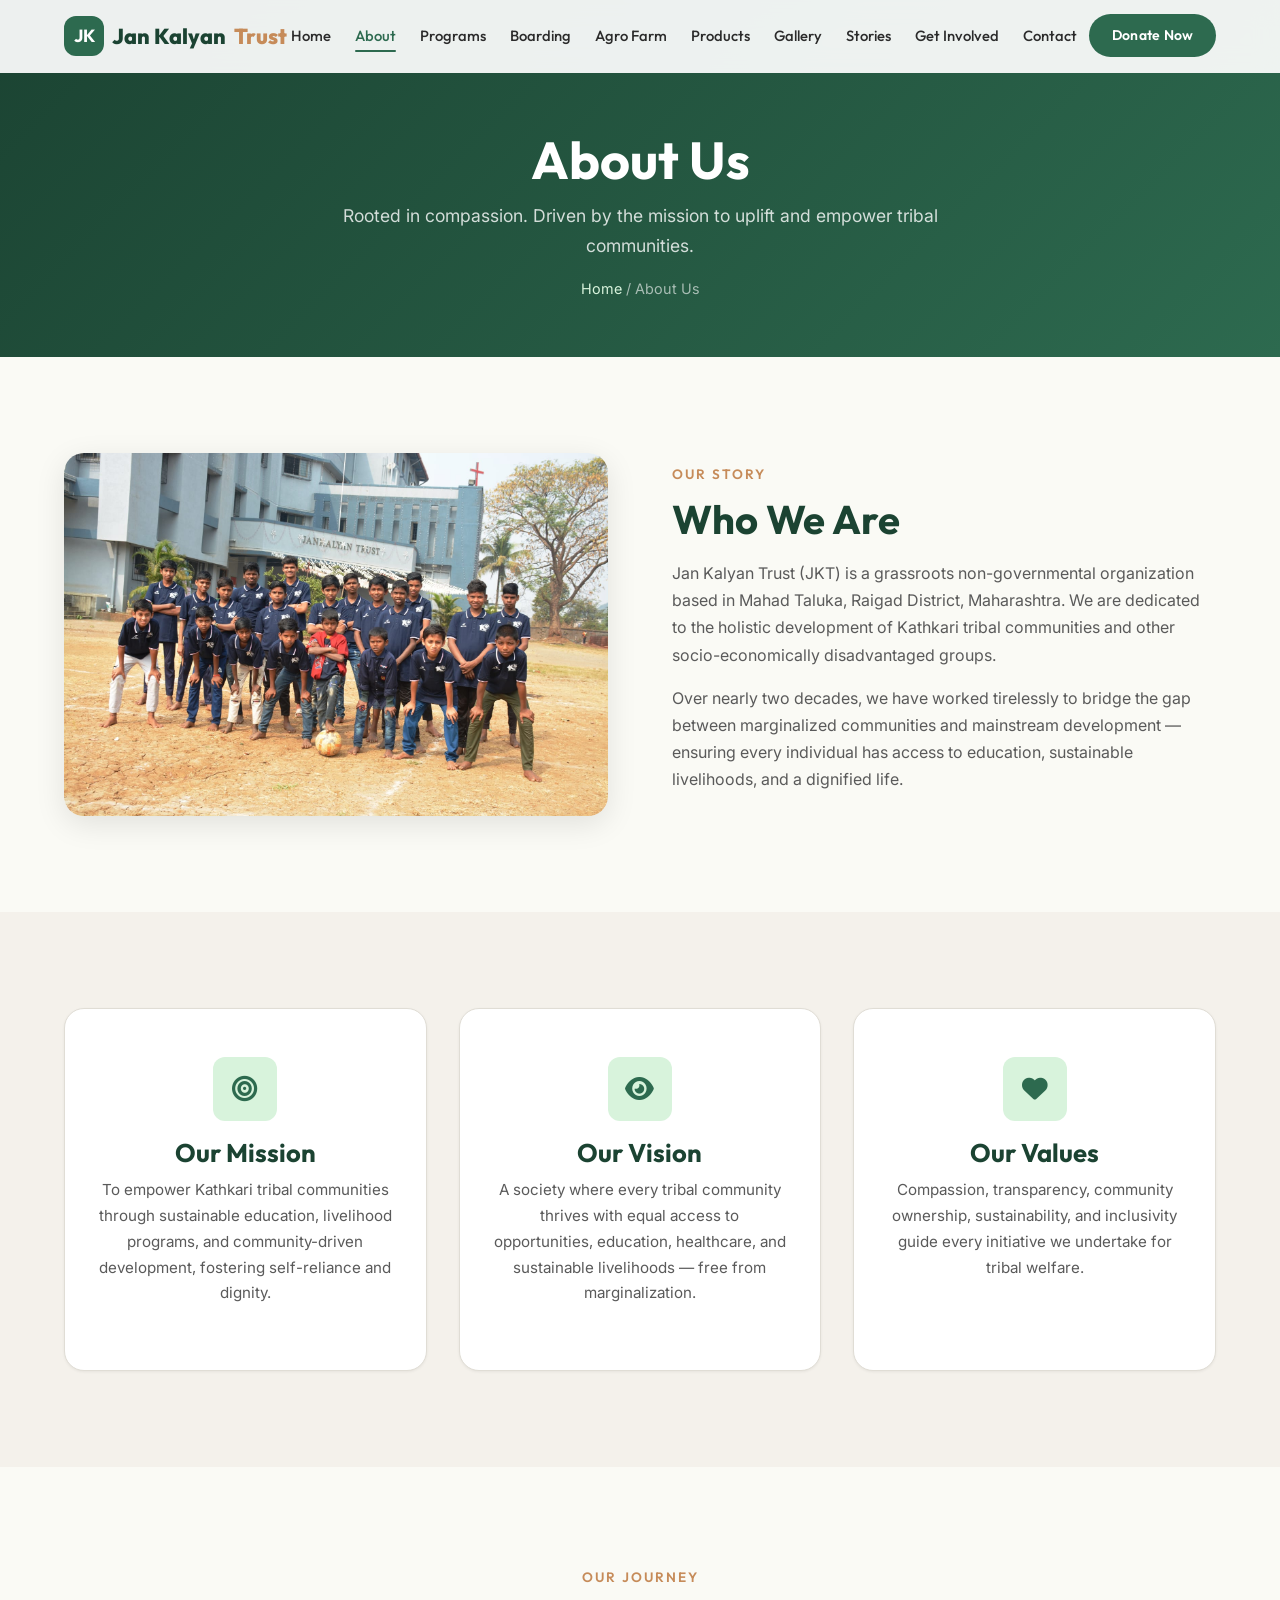
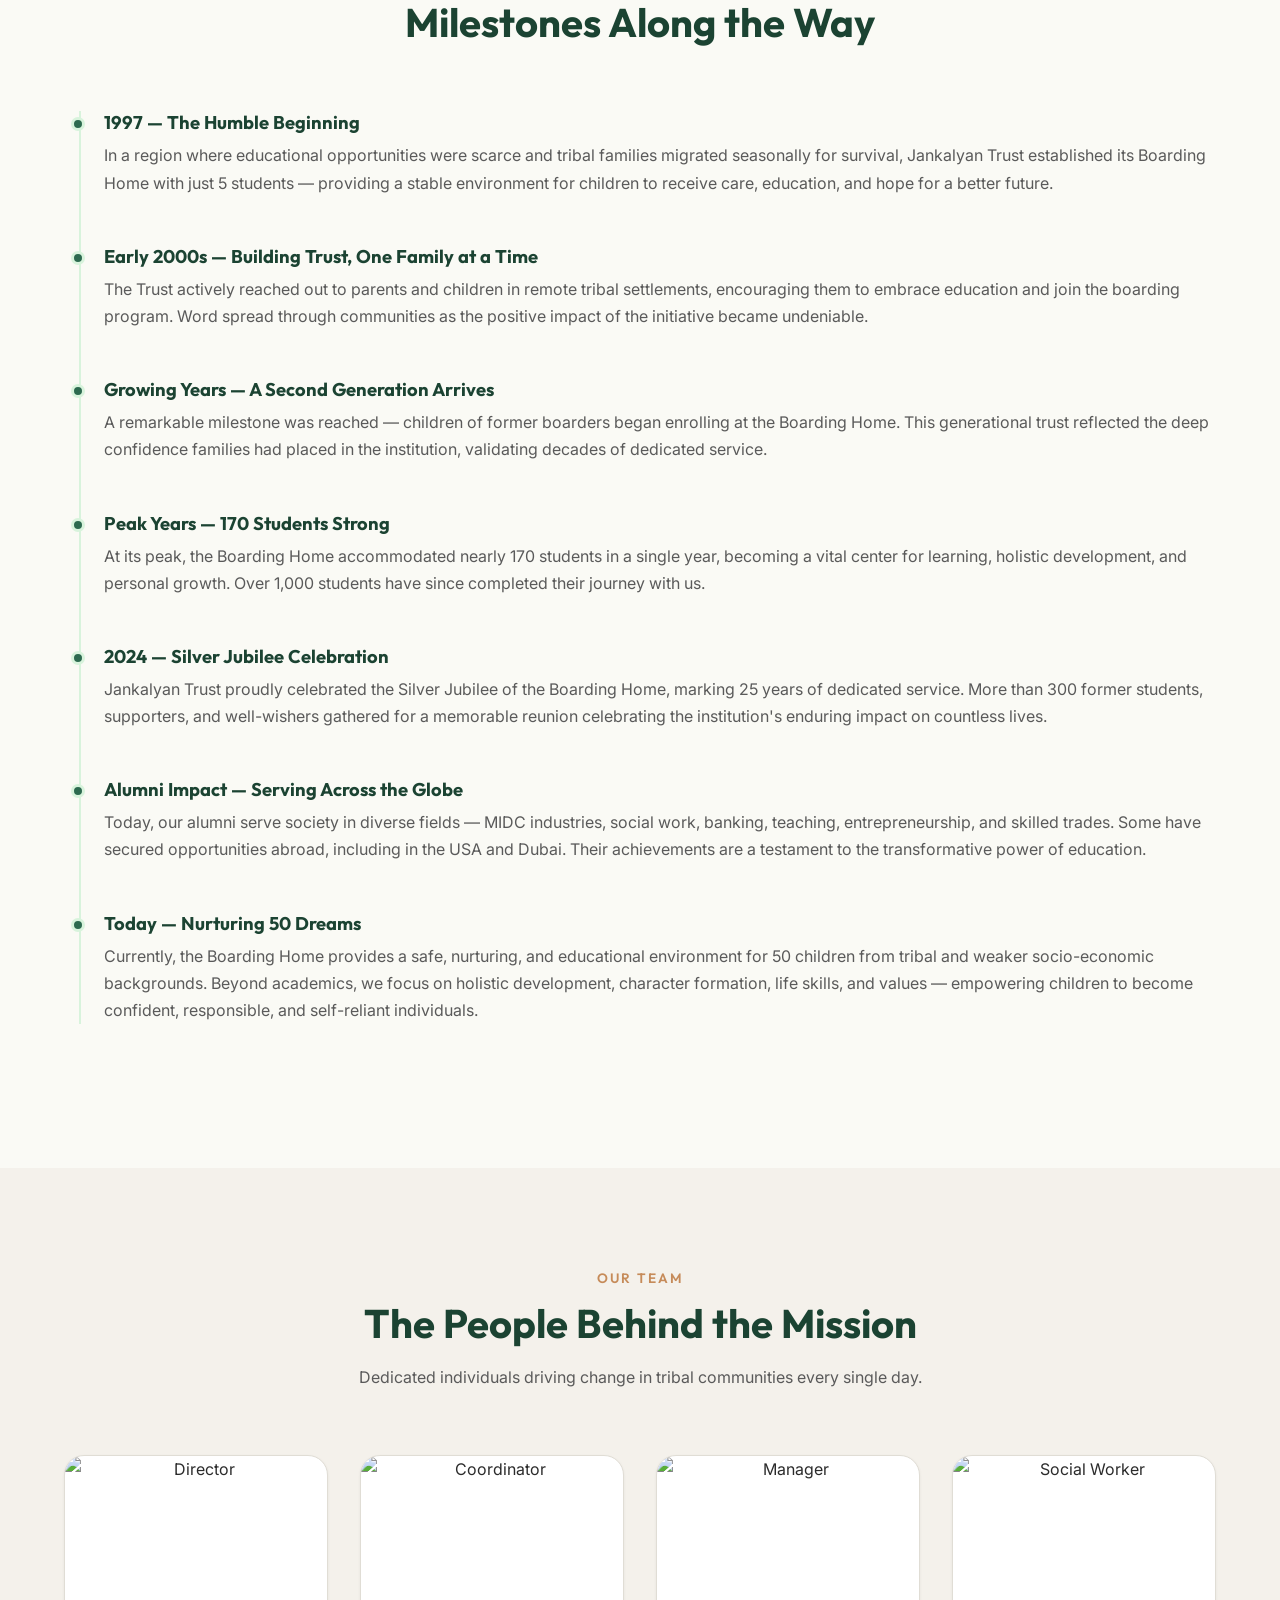
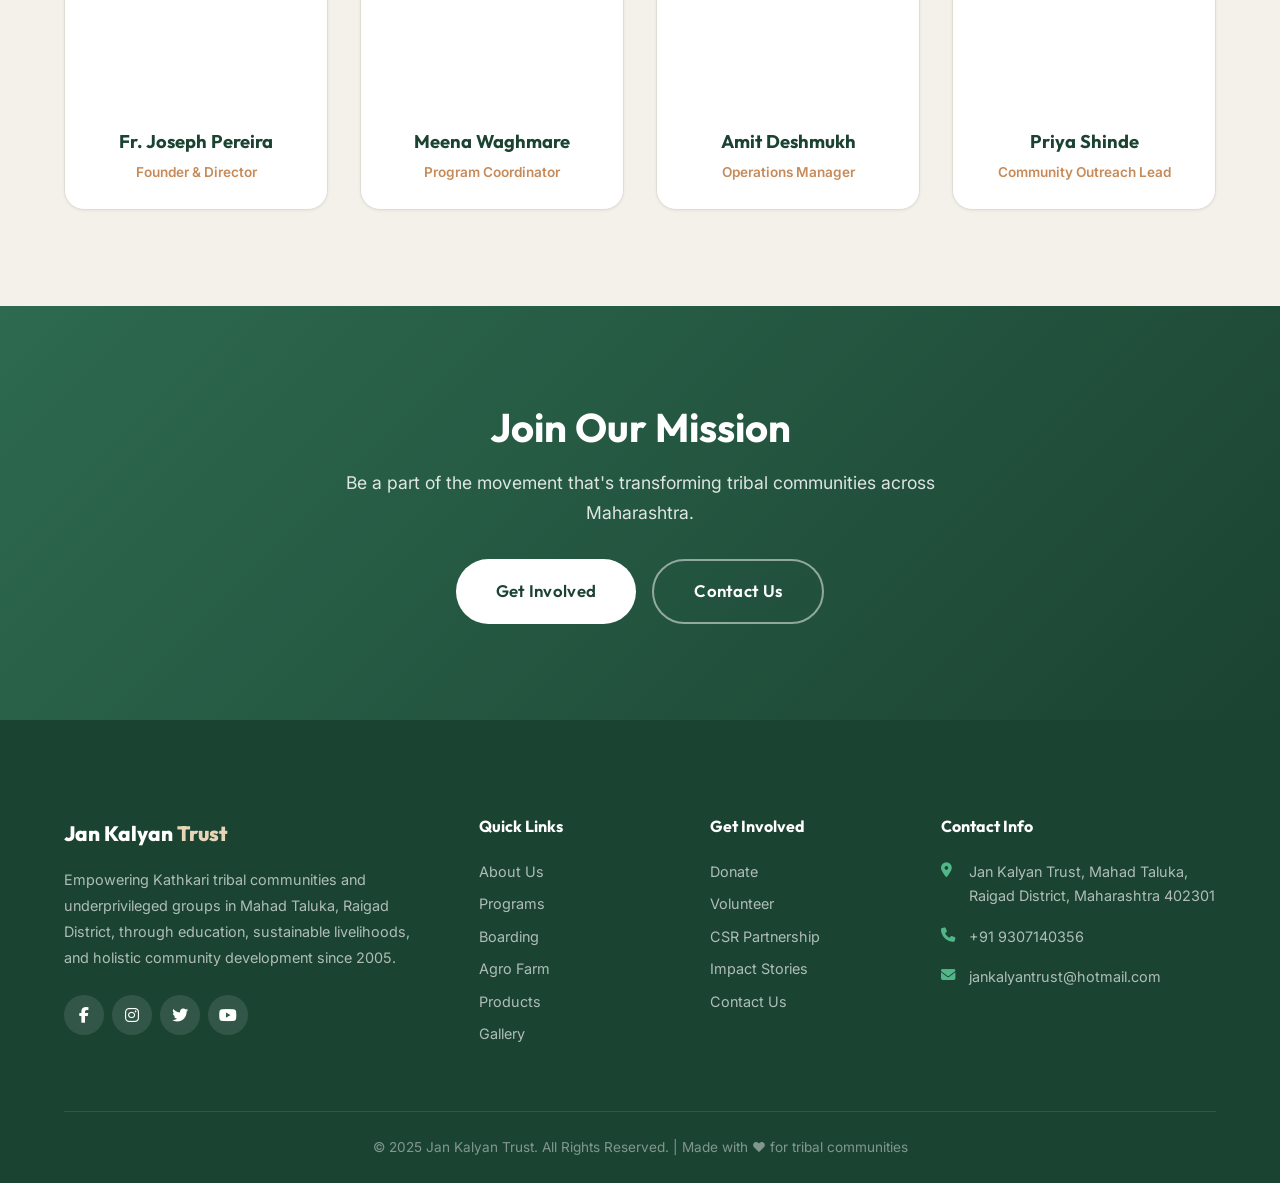
==== commit f72a9d05: "Changed made" ====
--- a/about.html
+++ b/about.html
@@ -113,7 +113,7 @@
       <div class="container--narrow">
         <div class="timeline reveal">
           <div class="timeline__item">
-            <h4 class="timeline__title">1998 — The Humble Beginning</h4>
+            <h4 class="timeline__title">1997 — The Humble Beginning</h4>
             <p>In a region where educational opportunities were scarce and tribal families migrated seasonally for survival, Jankalyan Trust established its Boarding Home with just 5 students — providing a stable environment for children to receive care, education, and hope for a better future.</p>
           </div>
           <div class="timeline__item">
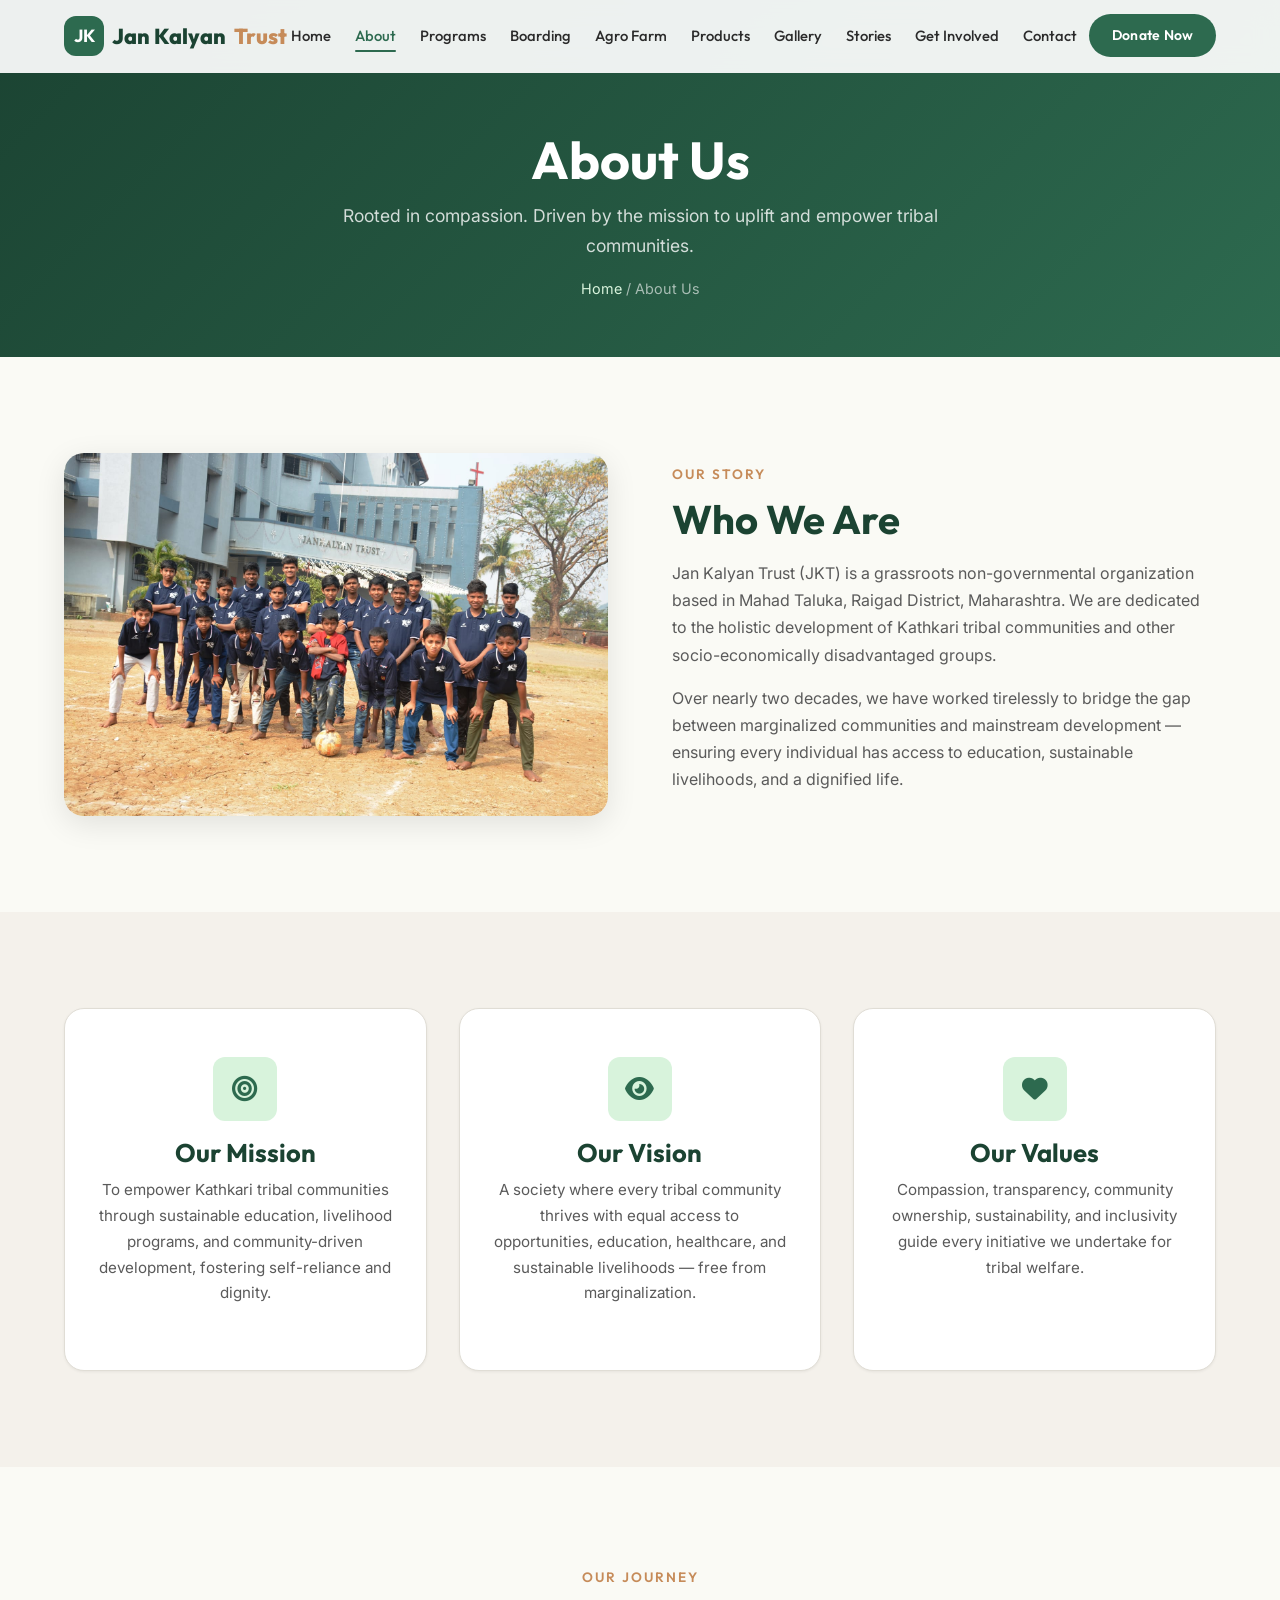
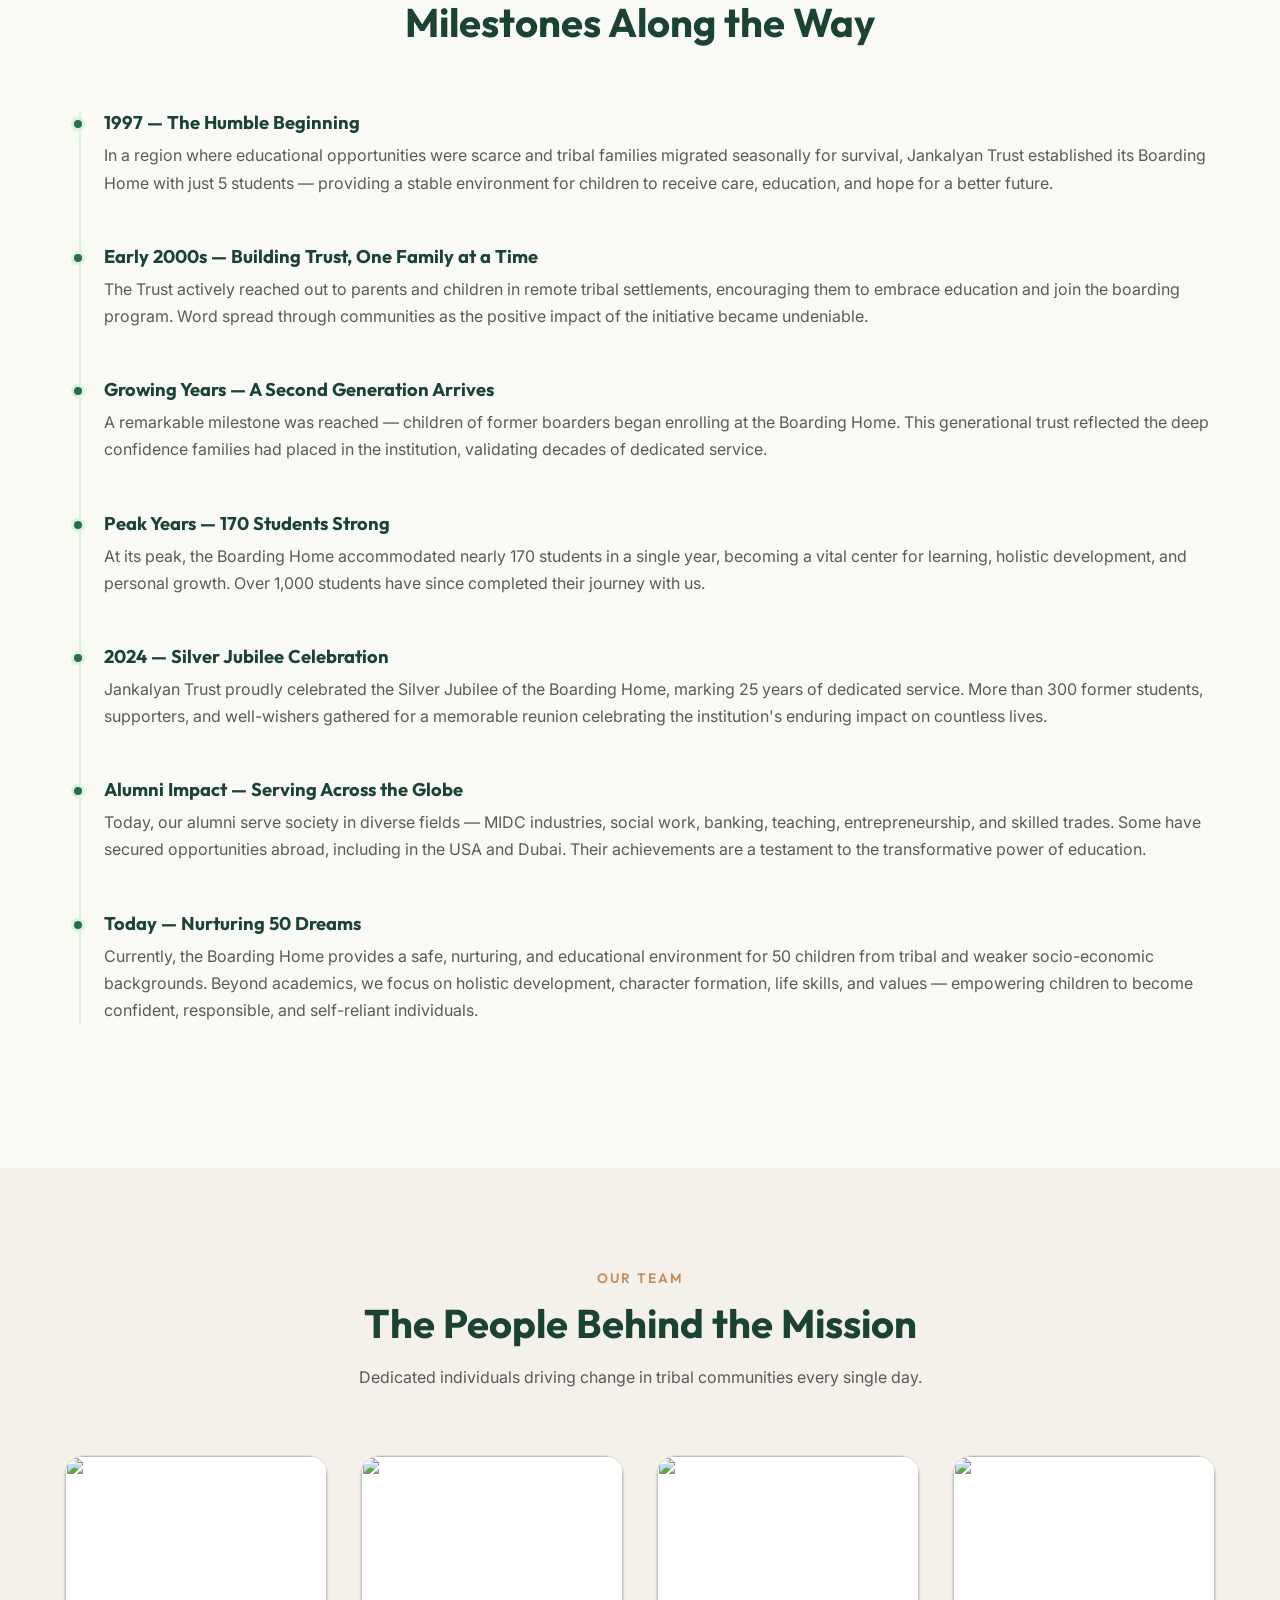
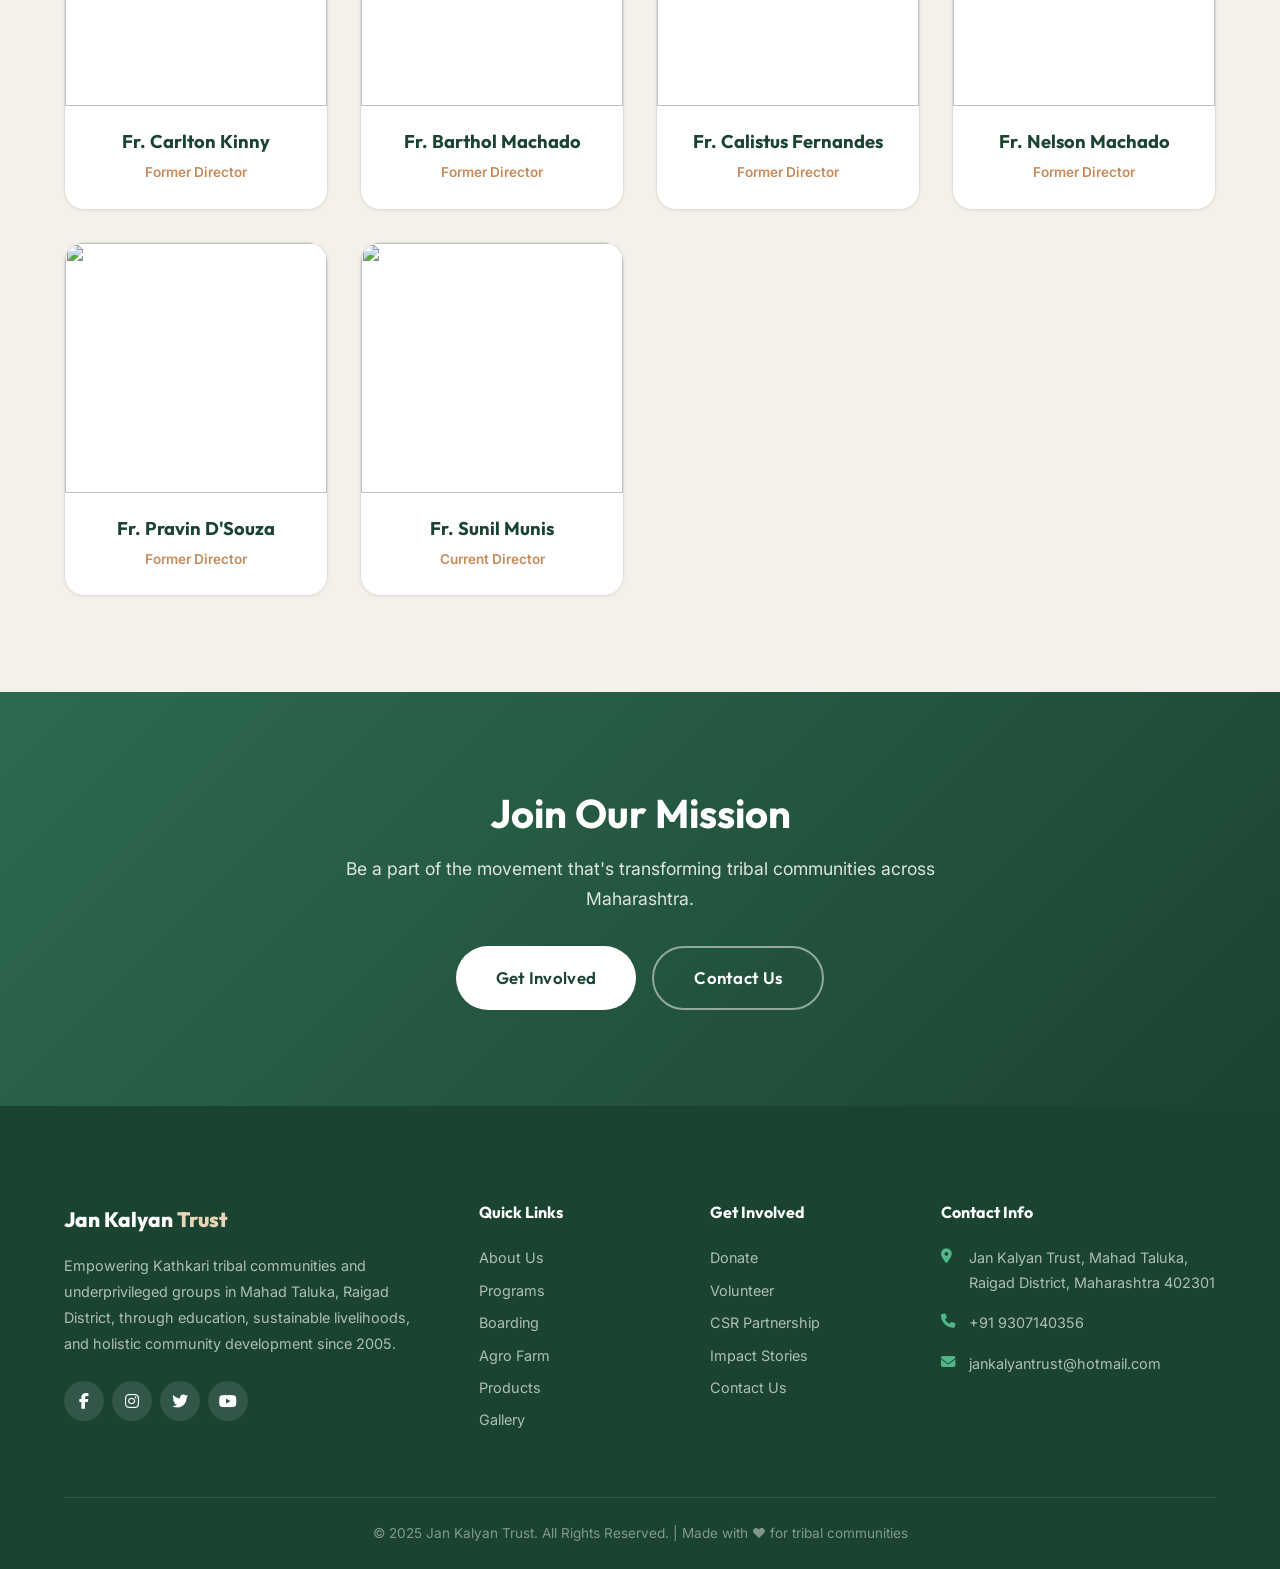
==== commit 0245f5a0: "Board Members added" ====
--- a/about.html
+++ b/about.html
@@ -114,31 +114,46 @@
         <div class="timeline reveal">
           <div class="timeline__item">
             <h4 class="timeline__title">1997 — The Humble Beginning</h4>
-            <p>In a region where educational opportunities were scarce and tribal families migrated seasonally for survival, Jankalyan Trust established its Boarding Home with just 5 students — providing a stable environment for children to receive care, education, and hope for a better future.</p>
+            <p>In a region where educational opportunities were scarce and tribal families migrated seasonally for
+              survival, Jankalyan Trust established its Boarding Home with just 5 students — providing a stable
+              environment for children to receive care, education, and hope for a better future.</p>
           </div>
           <div class="timeline__item">
             <h4 class="timeline__title">Early 2000s — Building Trust, One Family at a Time</h4>
-            <p>The Trust actively reached out to parents and children in remote tribal settlements, encouraging them to embrace education and join the boarding program. Word spread through communities as the positive impact of the initiative became undeniable.</p>
+            <p>The Trust actively reached out to parents and children in remote tribal settlements, encouraging them to
+              embrace education and join the boarding program. Word spread through communities as the positive impact of
+              the initiative became undeniable.</p>
           </div>
           <div class="timeline__item">
             <h4 class="timeline__title">Growing Years — A Second Generation Arrives</h4>
-            <p>A remarkable milestone was reached — children of former boarders began enrolling at the Boarding Home. This generational trust reflected the deep confidence families had placed in the institution, validating decades of dedicated service.</p>
+            <p>A remarkable milestone was reached — children of former boarders began enrolling at the Boarding Home.
+              This generational trust reflected the deep confidence families had placed in the institution, validating
+              decades of dedicated service.</p>
           </div>
           <div class="timeline__item">
             <h4 class="timeline__title">Peak Years — 170 Students Strong</h4>
-            <p>At its peak, the Boarding Home accommodated nearly 170 students in a single year, becoming a vital center for learning, holistic development, and personal growth. Over 1,000 students have since completed their journey with us.</p>
+            <p>At its peak, the Boarding Home accommodated nearly 170 students in a single year, becoming a vital center
+              for learning, holistic development, and personal growth. Over 1,000 students have since completed their
+              journey with us.</p>
           </div>
           <div class="timeline__item">
             <h4 class="timeline__title">2024 — Silver Jubilee Celebration</h4>
-            <p>Jankalyan Trust proudly celebrated the Silver Jubilee of the Boarding Home, marking 25 years of dedicated service. More than 300 former students, supporters, and well-wishers gathered for a memorable reunion celebrating the institution's enduring impact on countless lives.</p>
+            <p>Jankalyan Trust proudly celebrated the Silver Jubilee of the Boarding Home, marking 25 years of dedicated
+              service. More than 300 former students, supporters, and well-wishers gathered for a memorable reunion
+              celebrating the institution's enduring impact on countless lives.</p>
           </div>
           <div class="timeline__item">
             <h4 class="timeline__title">Alumni Impact — Serving Across the Globe</h4>
-            <p>Today, our alumni serve society in diverse fields — MIDC industries, social work, banking, teaching, entrepreneurship, and skilled trades. Some have secured opportunities abroad, including in the USA and Dubai. Their achievements are a testament to the transformative power of education.</p>
+            <p>Today, our alumni serve society in diverse fields — MIDC industries, social work, banking, teaching,
+              entrepreneurship, and skilled trades. Some have secured opportunities abroad, including in the USA and
+              Dubai. Their achievements are a testament to the transformative power of education.</p>
           </div>
           <div class="timeline__item">
             <h4 class="timeline__title">Today — Nurturing 50 Dreams</h4>
-            <p>Currently, the Boarding Home provides a safe, nurturing, and educational environment for 50 children from tribal and weaker socio-economic backgrounds. Beyond academics, we focus on holistic development, character formation, life skills, and values — empowering children to become confident, responsible, and self-reliant individuals.</p>
+            <p>Currently, the Boarding Home provides a safe, nurturing, and educational environment for 50 children from
+              tribal and weaker socio-economic backgrounds. Beyond academics, we focus on holistic development,
+              character formation, life skills, and values — empowering children to become confident, responsible, and
+              self-reliant individuals.</p>
           </div>
         </div>
       </div>
@@ -155,39 +170,56 @@
       </div>
       <div class="grid-4 reveal">
         <div class="card" style="text-align:center;">
-          <img src="https://images.unsplash.com/photo-1472099645785-5658abf4ff4e?w=300&h=300&fit=crop" alt="Director"
-            class="card__img" style="height:250px;">
-          <div class="card__body">
-            <h4 class="card__title">Fr. Joseph Pereira</h4>
-            <p class="card__text mb-0" style="color:var(--clr-accent);font-weight:600;font-size:0.85rem;">Founder &
-              Director</p>
-          </div>
-        </div>
-        <div class="card" style="text-align:center;">
-          <img src="https://images.unsplash.com/photo-1580489944761-15a19d654956?w=300&h=300&fit=crop" alt="Coordinator"
-            class="card__img" style="height:250px;">
-          <div class="card__body">
-            <h4 class="card__title">Meena Waghmare</h4>
-            <p class="card__text mb-0" style="color:var(--clr-accent);font-weight:600;font-size:0.85rem;">Program
-              Coordinator</p>
-          </div>
-        </div>
-        <div class="card" style="text-align:center;">
-          <img src="https://images.unsplash.com/photo-1519085360753-af0119f7cbe7?w=300&h=300&fit=crop" alt="Manager"
-            class="card__img" style="height:250px;">
-          <div class="card__body">
-            <h4 class="card__title">Amit Deshmukh</h4>
-            <p class="card__text mb-0" style="color:var(--clr-accent);font-weight:600;font-size:0.85rem;">Operations
-              Manager</p>
-          </div>
-        </div>
-        <div class="card" style="text-align:center;">
-          <img src="https://images.unsplash.com/photo-1573497019940-1c28c88b4f3e?w=300&h=300&fit=crop"
-            alt="Social Worker" class="card__img" style="height:250px;">
-          <div class="card__body">
-            <h4 class="card__title">Priya Shinde</h4>
-            <p class="card__text mb-0" style="color:var(--clr-accent);font-weight:600;font-size:0.85rem;">Community
-              Outreach Lead</p>
+          <img src="#" class="card__img" style="height:250px;">
+          <div class="card__body">
+            <h4 class="card__title">Fr. Carlton Kinny</h4>
+            <p class="card__text mb-0" style="color:var(--clr-accent);font-weight:600;font-size:0.85rem;">Former
+              Director</p>
+          </div>
+        </div>
+        <div class="card" style="text-align:center;">
+          <img src="#" class="card__img" style="height:250px;">
+          <div class="card__body">
+            <h4 class="card__title">Fr. Barthol Machado</h4>
+            <p class="card__text mb-0" style="color:var(--clr-accent);font-weight:600;font-size:0.85rem;">Former
+              Director</p>
+
+          </div>
+        </div>
+        <div class="card" style="text-align:center;">
+          <img src="#" class="card__img" style="height:250px;">
+          <div class="card__body">
+            <h4 class="card__title">Fr. Calistus Fernandes</h4>
+            <p class="card__text mb-0" style="color:var(--clr-accent);font-weight:600;font-size:0.85rem;">Former
+              Director</p>
+
+          </div>
+        </div>
+        <div class="card" style="text-align:center;">
+          <img src="#" class="card__img" style="height:250px;">
+          <div class="card__body">
+            <h4 class="card__title">Fr. Nelson Machado</h4>
+            <p class="card__text mb-0" style="color:var(--clr-accent);font-weight:600;font-size:0.85rem;">Former
+              Director</p>
+
+          </div>
+        </div>
+        <div class="card" style="text-align:center;">
+          <img src="#" class="card__img" style="height:250px;">
+          <div class="card__body">
+            <h4 class="card__title">Fr. Pravin D'Souza</h4>
+            <p class="card__text mb-0" style="color:var(--clr-accent);font-weight:600;font-size:0.85rem;">Former
+              Director</p>
+
+          </div>
+        </div>
+        <div class="card" style="text-align:center;">
+          <img src="#" class="card__img" style="height:250px;">
+          <div class="card__body">
+            <h4 class="card__title">Fr. Sunil Munis</h4>
+            <p class="card__text mb-0" style="color:var(--clr-accent);font-weight:600;font-size:0.85rem;">Current
+              Director</p>
+
           </div>
         </div>
       </div>
--- a/css/style.css
+++ b/css/style.css
@@ -999,7 +999,61 @@
   font-weight: 500;
   line-height: 1.6;
 }
-
+.contact-card {
+    padding: var(--space-2xl);
+}
+
+.contact-card__header {
+    margin-bottom: 2rem;
+}
+
+.contact-card__header h2 {
+    margin-bottom: .75rem;
+}
+
+.contact-card__header p {
+    color: var(--text-secondary);
+    line-height: 1.7;
+}
+
+.contact-form {
+    display: flex;
+    flex-direction: column;
+    gap: 1rem;
+}
+
+.form-group label span {
+    color: #dc2626;
+}
+
+.form-control {
+    width: 100%;
+}
+
+.contact-btn {
+    width: 100%;
+    justify-content: center;
+}
+
+#form-status {
+    margin-top: .5rem;
+}
+
+.success-message{
+    background:#dcfce7;
+    color:#166534;
+    padding:12px;
+    border-radius:8px;
+    margin-bottom:15px;
+}
+
+.error-message-box{
+    background:#fee2e2;
+    color:#991b1b;
+    padding:12px;
+    border-radius:8px;
+    margin-bottom:15px;
+}
 @media (min-width: 769px) {
   .two-col--image-left .two-col__img { order: -1; }
 }
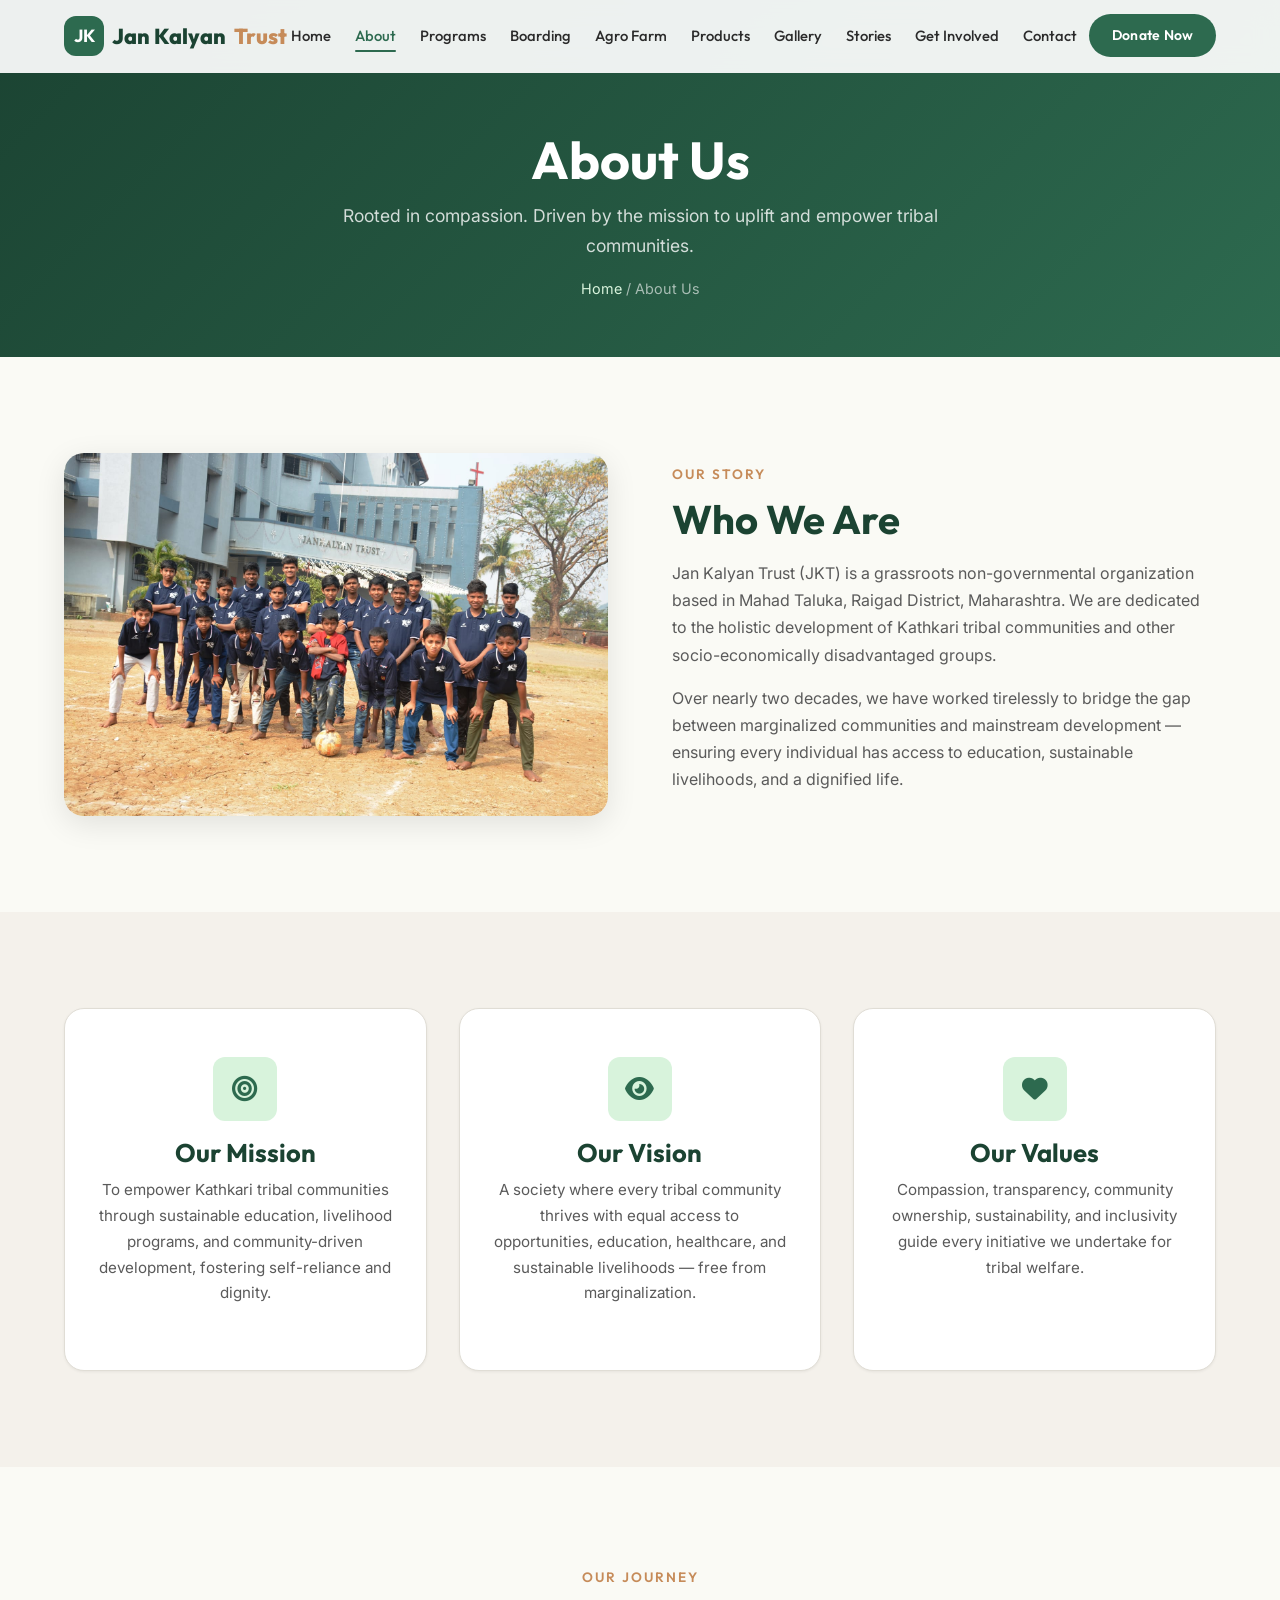
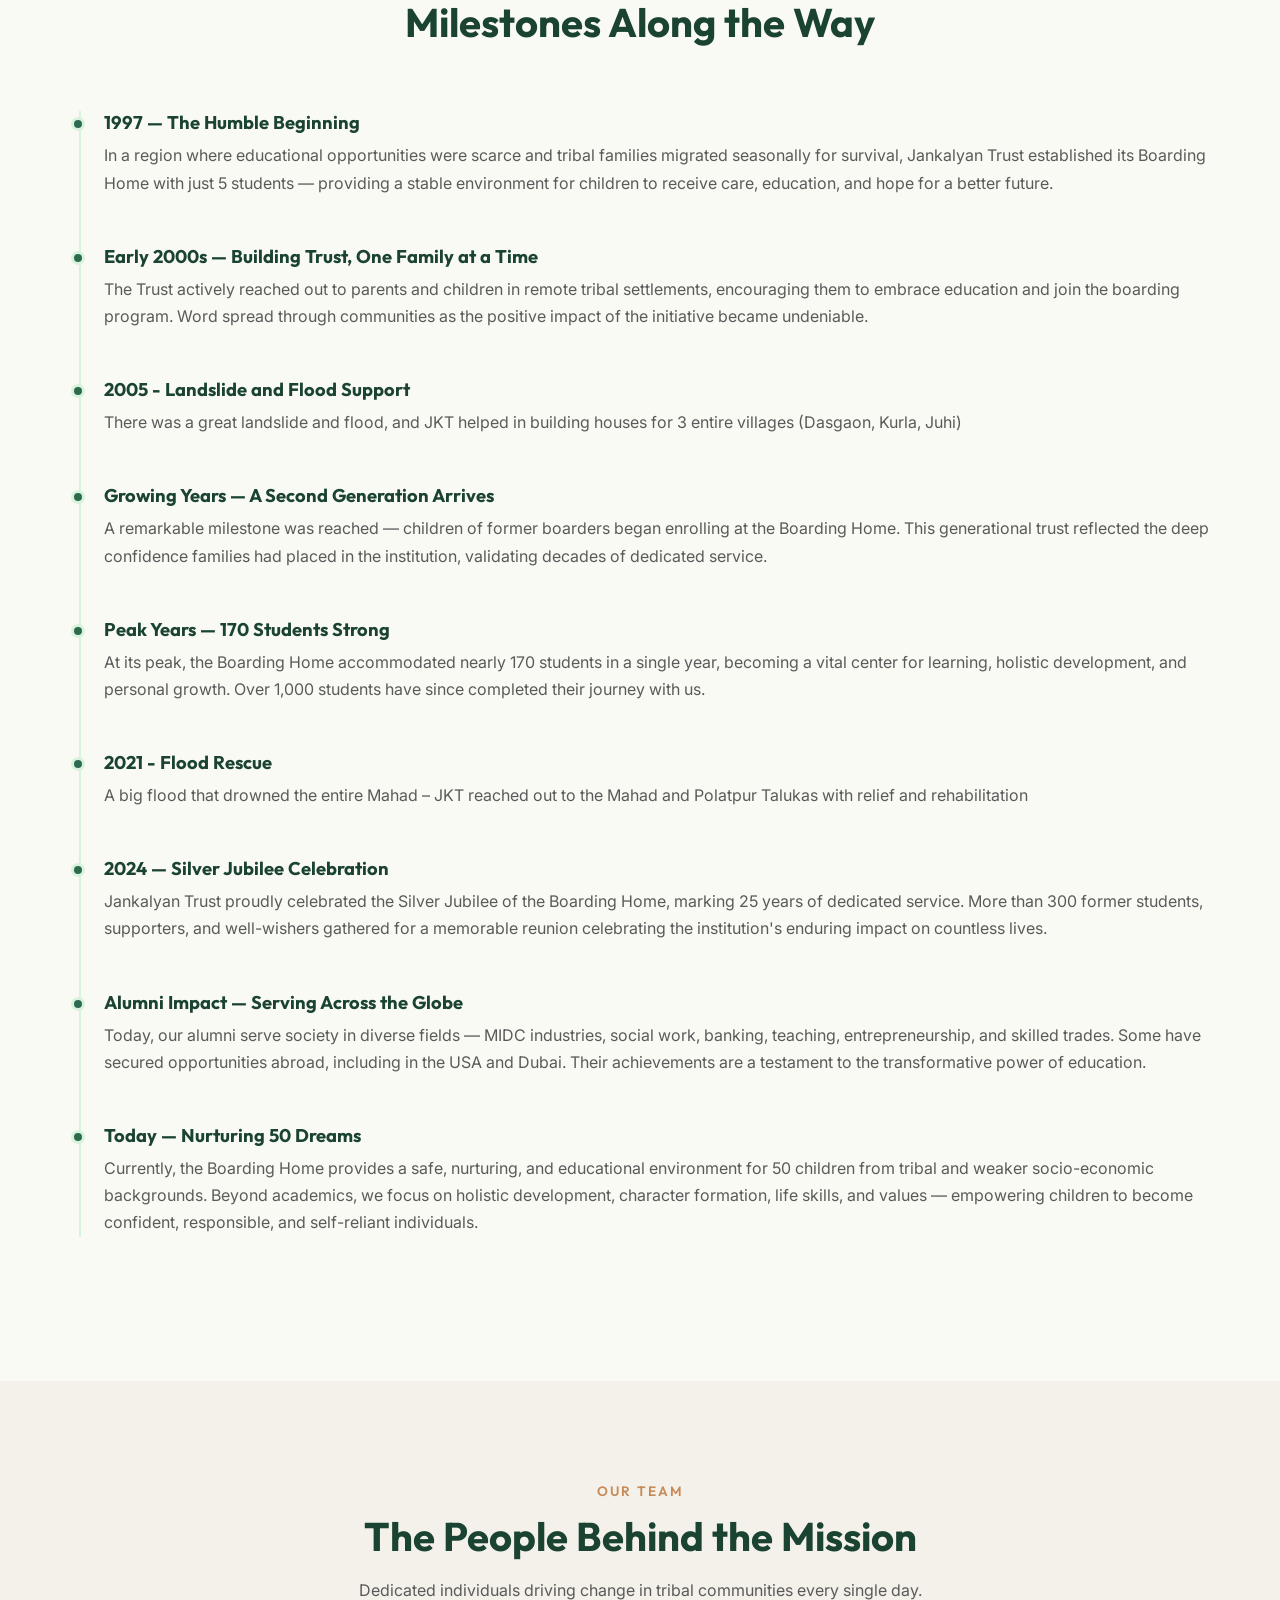
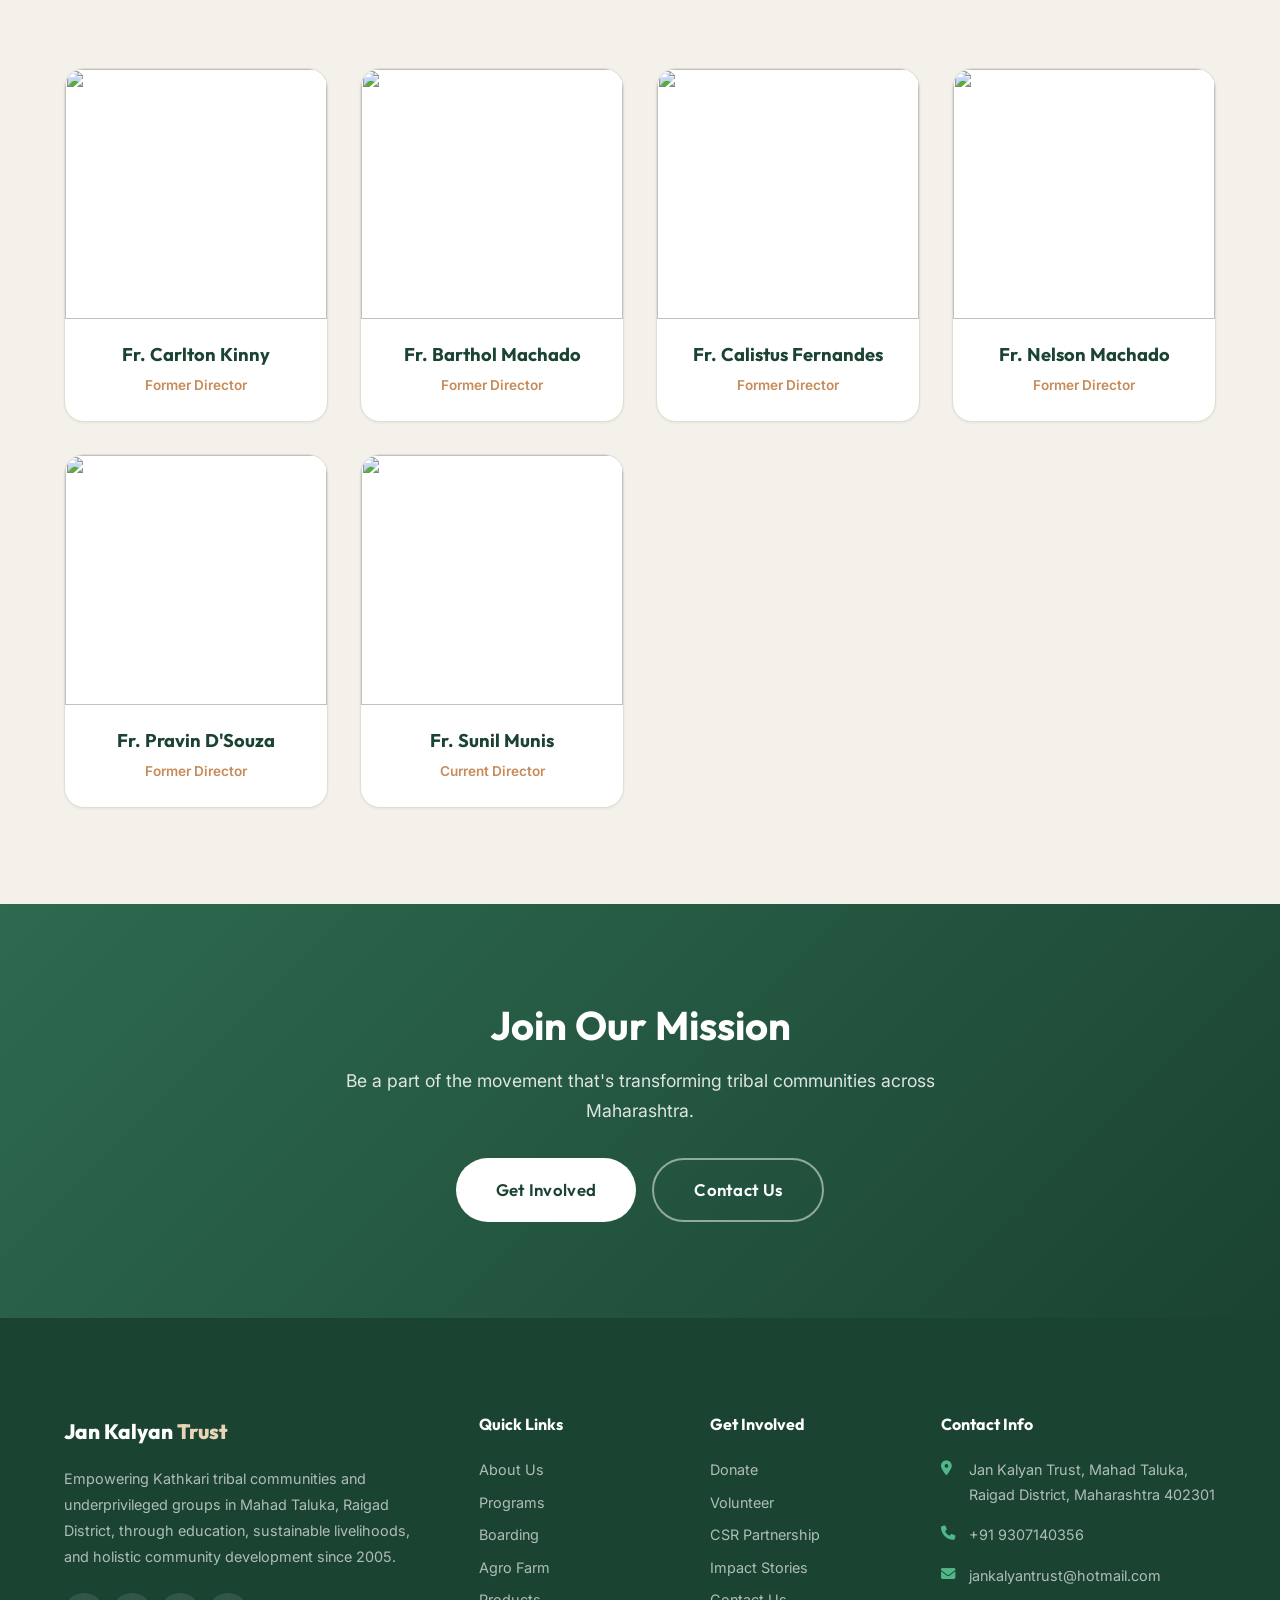
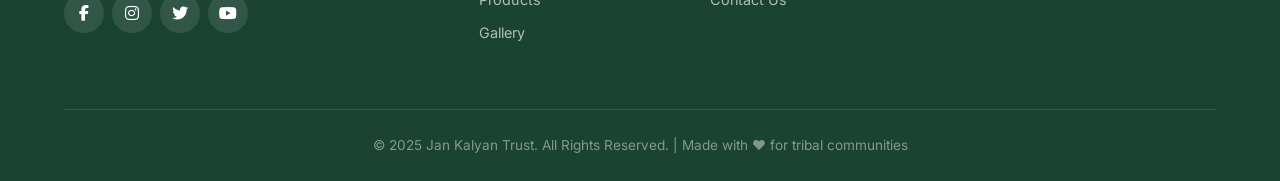
==== commit 6ec40c95: "milstone added" ====
--- a/about.html
+++ b/about.html
@@ -125,6 +125,10 @@
               the initiative became undeniable.</p>
           </div>
           <div class="timeline__item">
+            <h4 class="timeline__title">2005 - Landslide and Flood Support</h4>
+            <p>There was a great landslide and flood, and JKT helped in building houses for 3 entire villages (Dasgaon, Kurla, Juhi)</p>
+          </div>
+          <div class="timeline__item">
             <h4 class="timeline__title">Growing Years — A Second Generation Arrives</h4>
             <p>A remarkable milestone was reached — children of former boarders began enrolling at the Boarding Home.
               This generational trust reflected the deep confidence families had placed in the institution, validating
@@ -135,6 +139,10 @@
             <p>At its peak, the Boarding Home accommodated nearly 170 students in a single year, becoming a vital center
               for learning, holistic development, and personal growth. Over 1,000 students have since completed their
               journey with us.</p>
+          </div>
+          <div class="timeline__item">
+            <h4 class="timeline__title">2021 - Flood Rescue</h4>
+            <p>A big flood that drowned the entire Mahad – JKT reached out to the Mahad and Polatpur Talukas with relief and rehabilitation</p>
           </div>
           <div class="timeline__item">
             <h4 class="timeline__title">2024 — Silver Jubilee Celebration</h4>
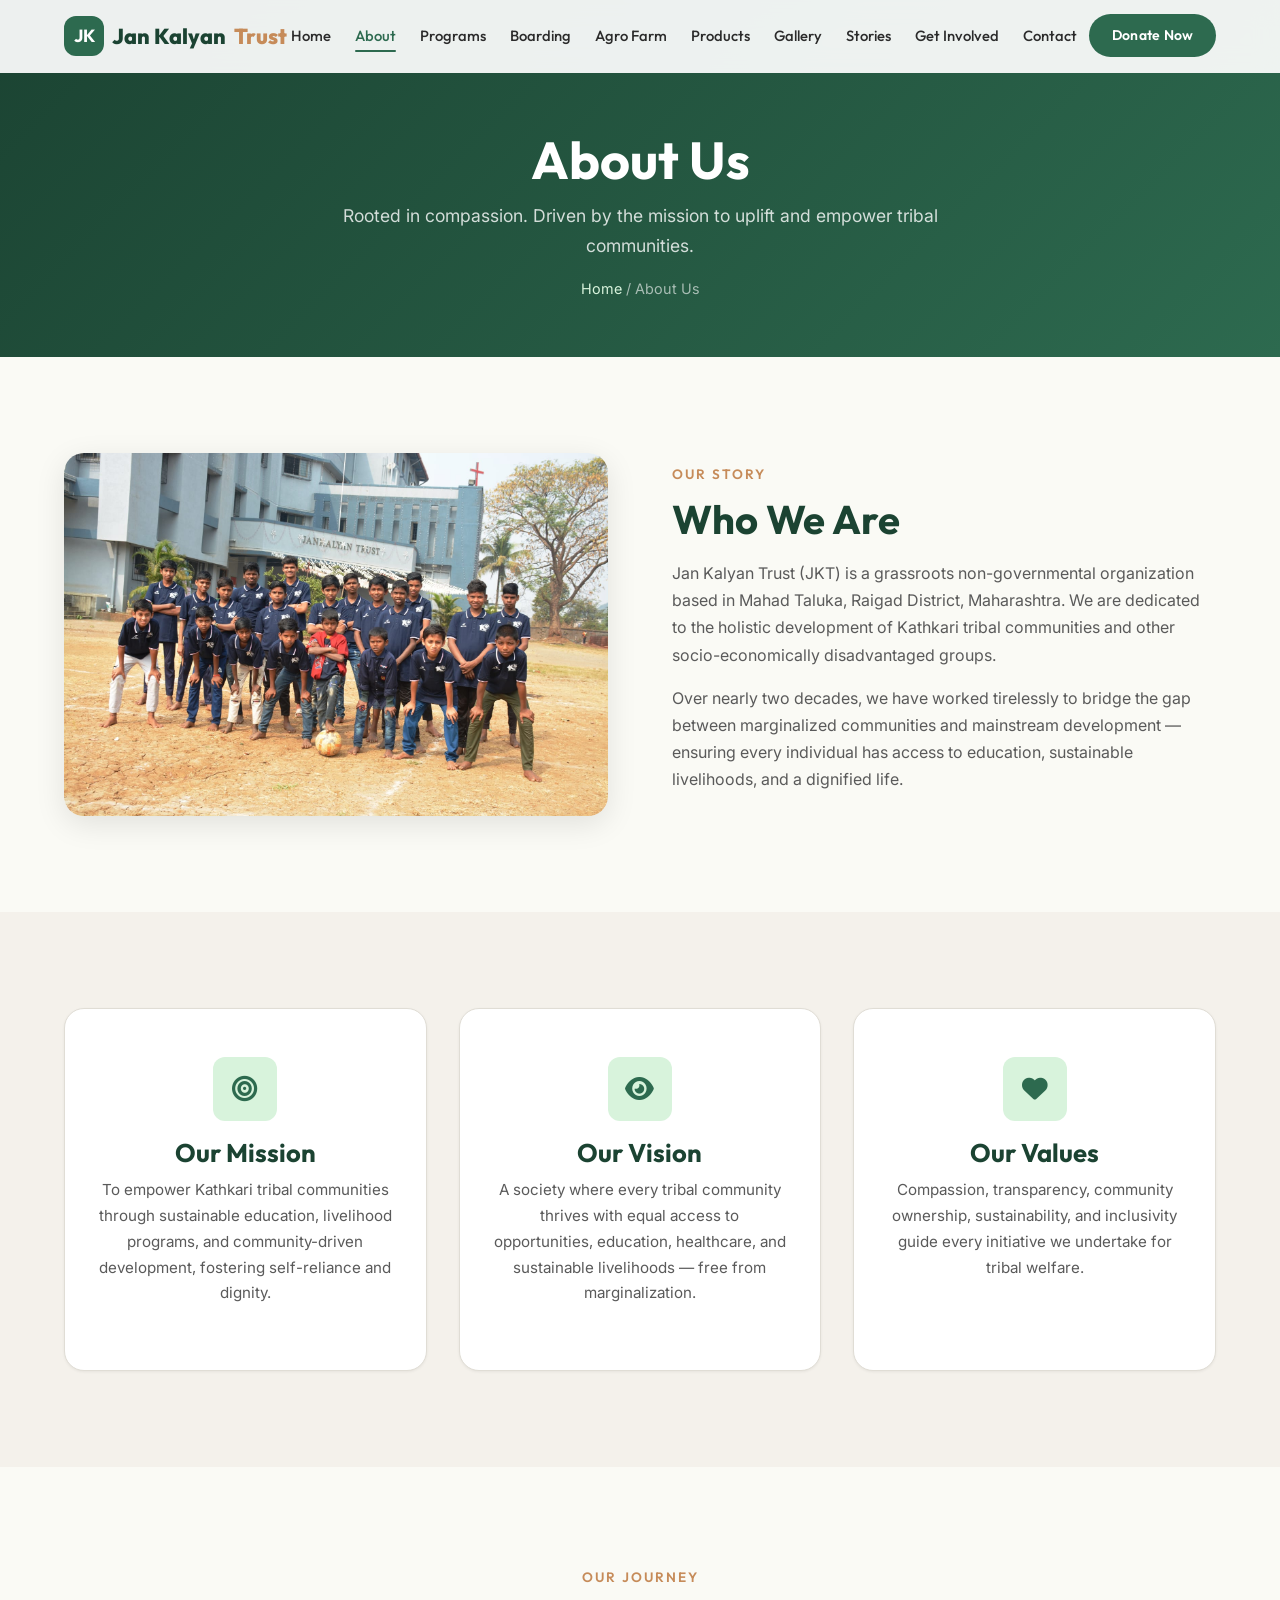
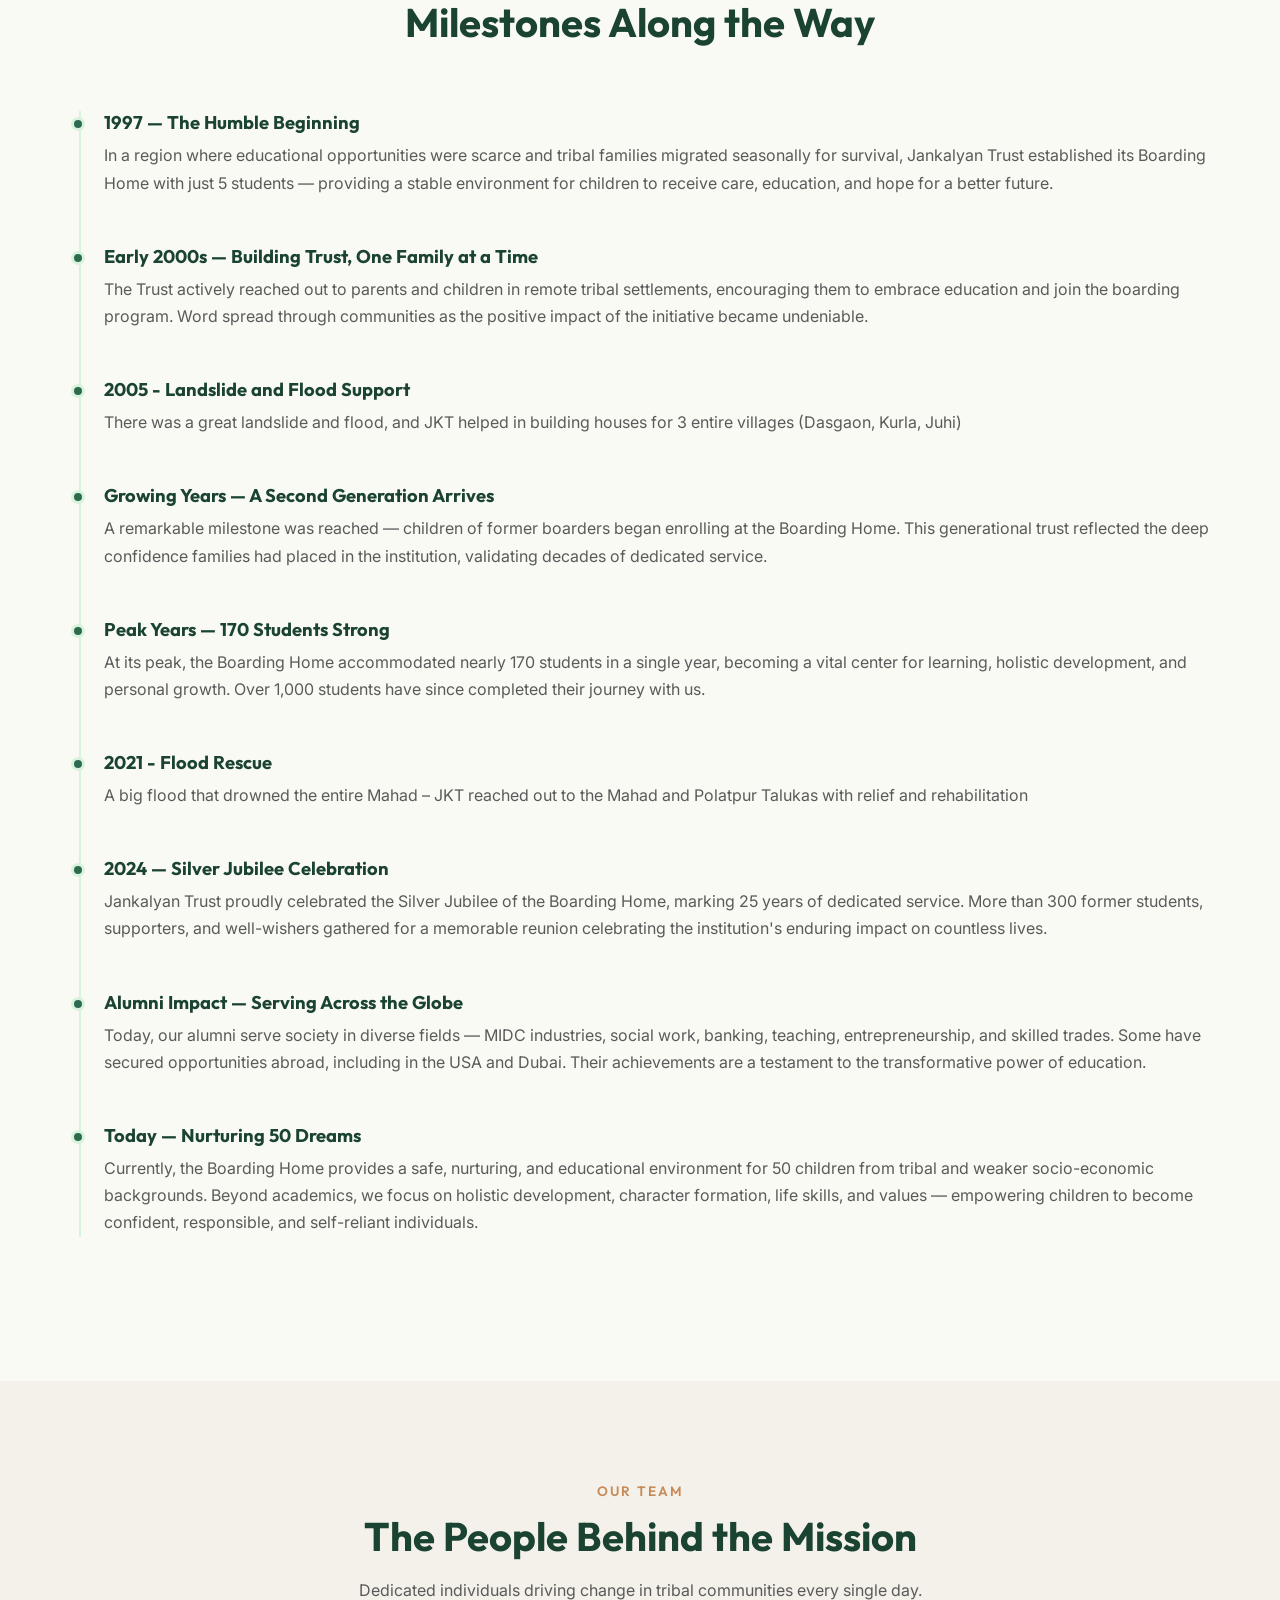
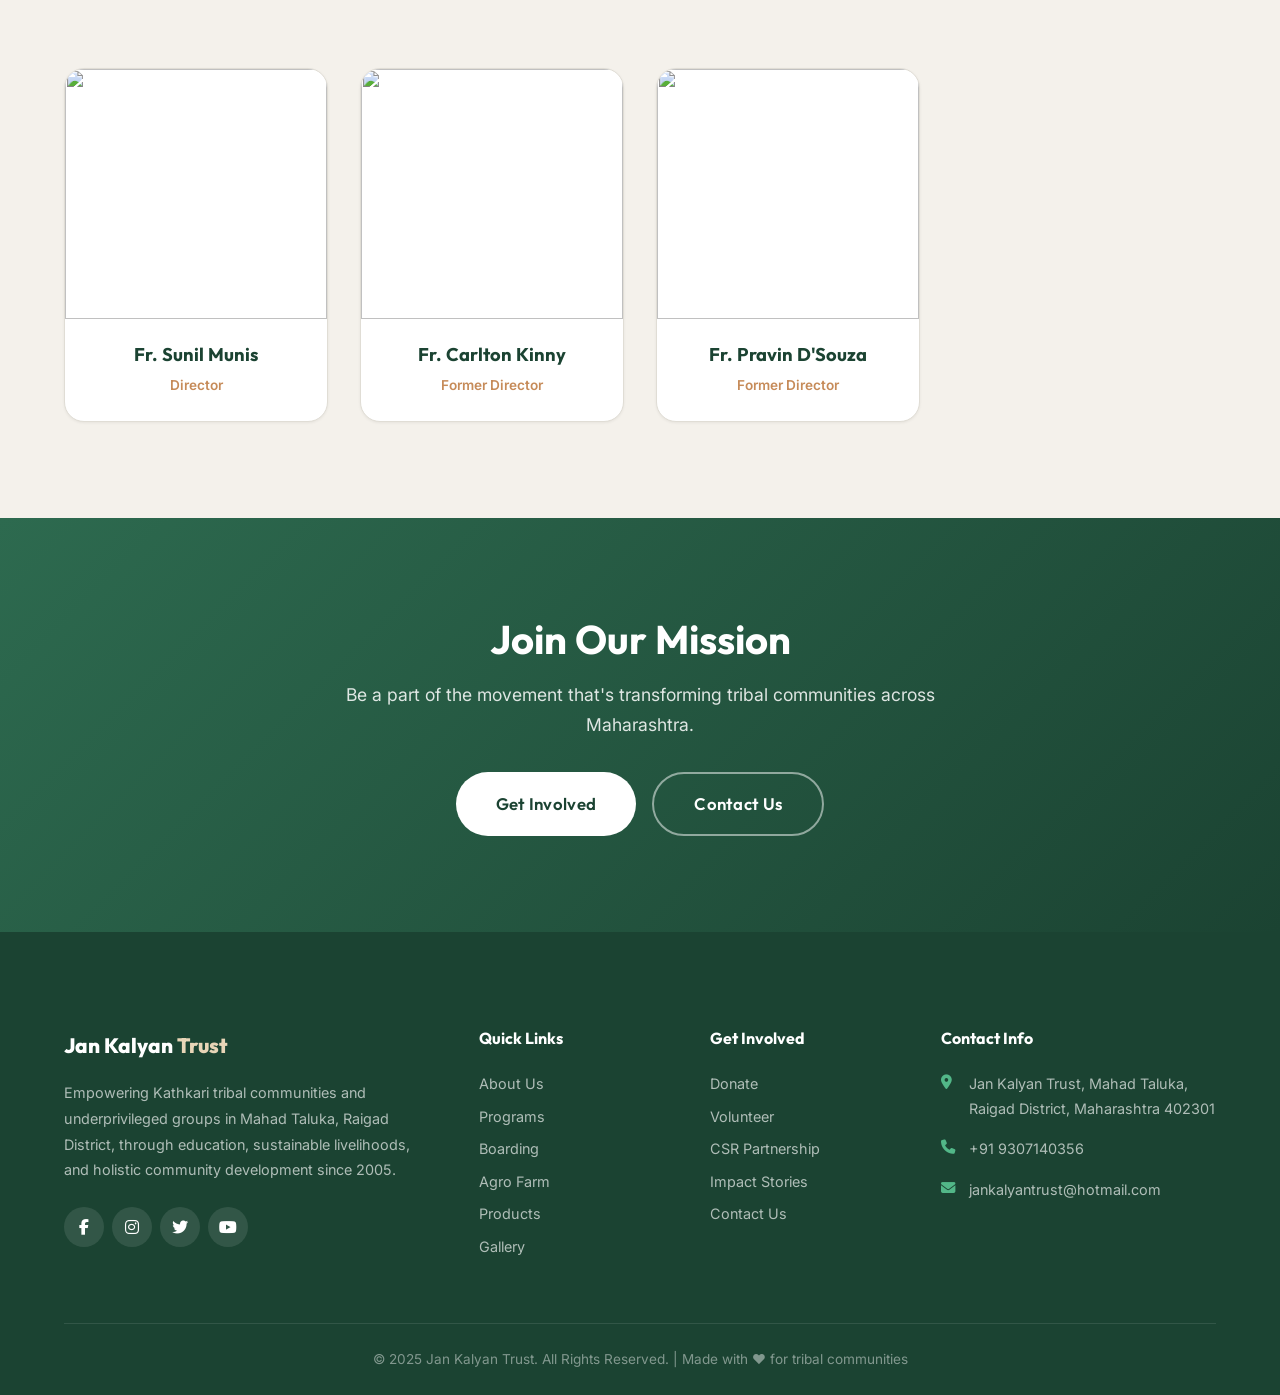
==== commit f6d89a27: "updated team" ====
--- a/about.html
+++ b/about.html
@@ -180,36 +180,17 @@
         <div class="card" style="text-align:center;">
           <img src="#" class="card__img" style="height:250px;">
           <div class="card__body">
+            <h4 class="card__title">Fr. Sunil Munis</h4>
+            <p class="card__text mb-0" style="color:var(--clr-accent);font-weight:600;font-size:0.85rem;">
+              Director</p>
+          </div>
+        </div>
+        <div class="card" style="text-align:center;">
+          <img src="#" class="card__img" style="height:250px;">
+          <div class="card__body">
             <h4 class="card__title">Fr. Carlton Kinny</h4>
             <p class="card__text mb-0" style="color:var(--clr-accent);font-weight:600;font-size:0.85rem;">Former
               Director</p>
-          </div>
-        </div>
-        <div class="card" style="text-align:center;">
-          <img src="#" class="card__img" style="height:250px;">
-          <div class="card__body">
-            <h4 class="card__title">Fr. Barthol Machado</h4>
-            <p class="card__text mb-0" style="color:var(--clr-accent);font-weight:600;font-size:0.85rem;">Former
-              Director</p>
-
-          </div>
-        </div>
-        <div class="card" style="text-align:center;">
-          <img src="#" class="card__img" style="height:250px;">
-          <div class="card__body">
-            <h4 class="card__title">Fr. Calistus Fernandes</h4>
-            <p class="card__text mb-0" style="color:var(--clr-accent);font-weight:600;font-size:0.85rem;">Former
-              Director</p>
-
-          </div>
-        </div>
-        <div class="card" style="text-align:center;">
-          <img src="#" class="card__img" style="height:250px;">
-          <div class="card__body">
-            <h4 class="card__title">Fr. Nelson Machado</h4>
-            <p class="card__text mb-0" style="color:var(--clr-accent);font-weight:600;font-size:0.85rem;">Former
-              Director</p>
-
           </div>
         </div>
         <div class="card" style="text-align:center;">
@@ -218,18 +199,8 @@
             <h4 class="card__title">Fr. Pravin D'Souza</h4>
             <p class="card__text mb-0" style="color:var(--clr-accent);font-weight:600;font-size:0.85rem;">Former
               Director</p>
-
-          </div>
-        </div>
-        <div class="card" style="text-align:center;">
-          <img src="#" class="card__img" style="height:250px;">
-          <div class="card__body">
-            <h4 class="card__title">Fr. Sunil Munis</h4>
-            <p class="card__text mb-0" style="color:var(--clr-accent);font-weight:600;font-size:0.85rem;">Current
-              Director</p>
-
-          </div>
-        </div>
+          </div>
+        </div>      
       </div>
     </div>
   </section>
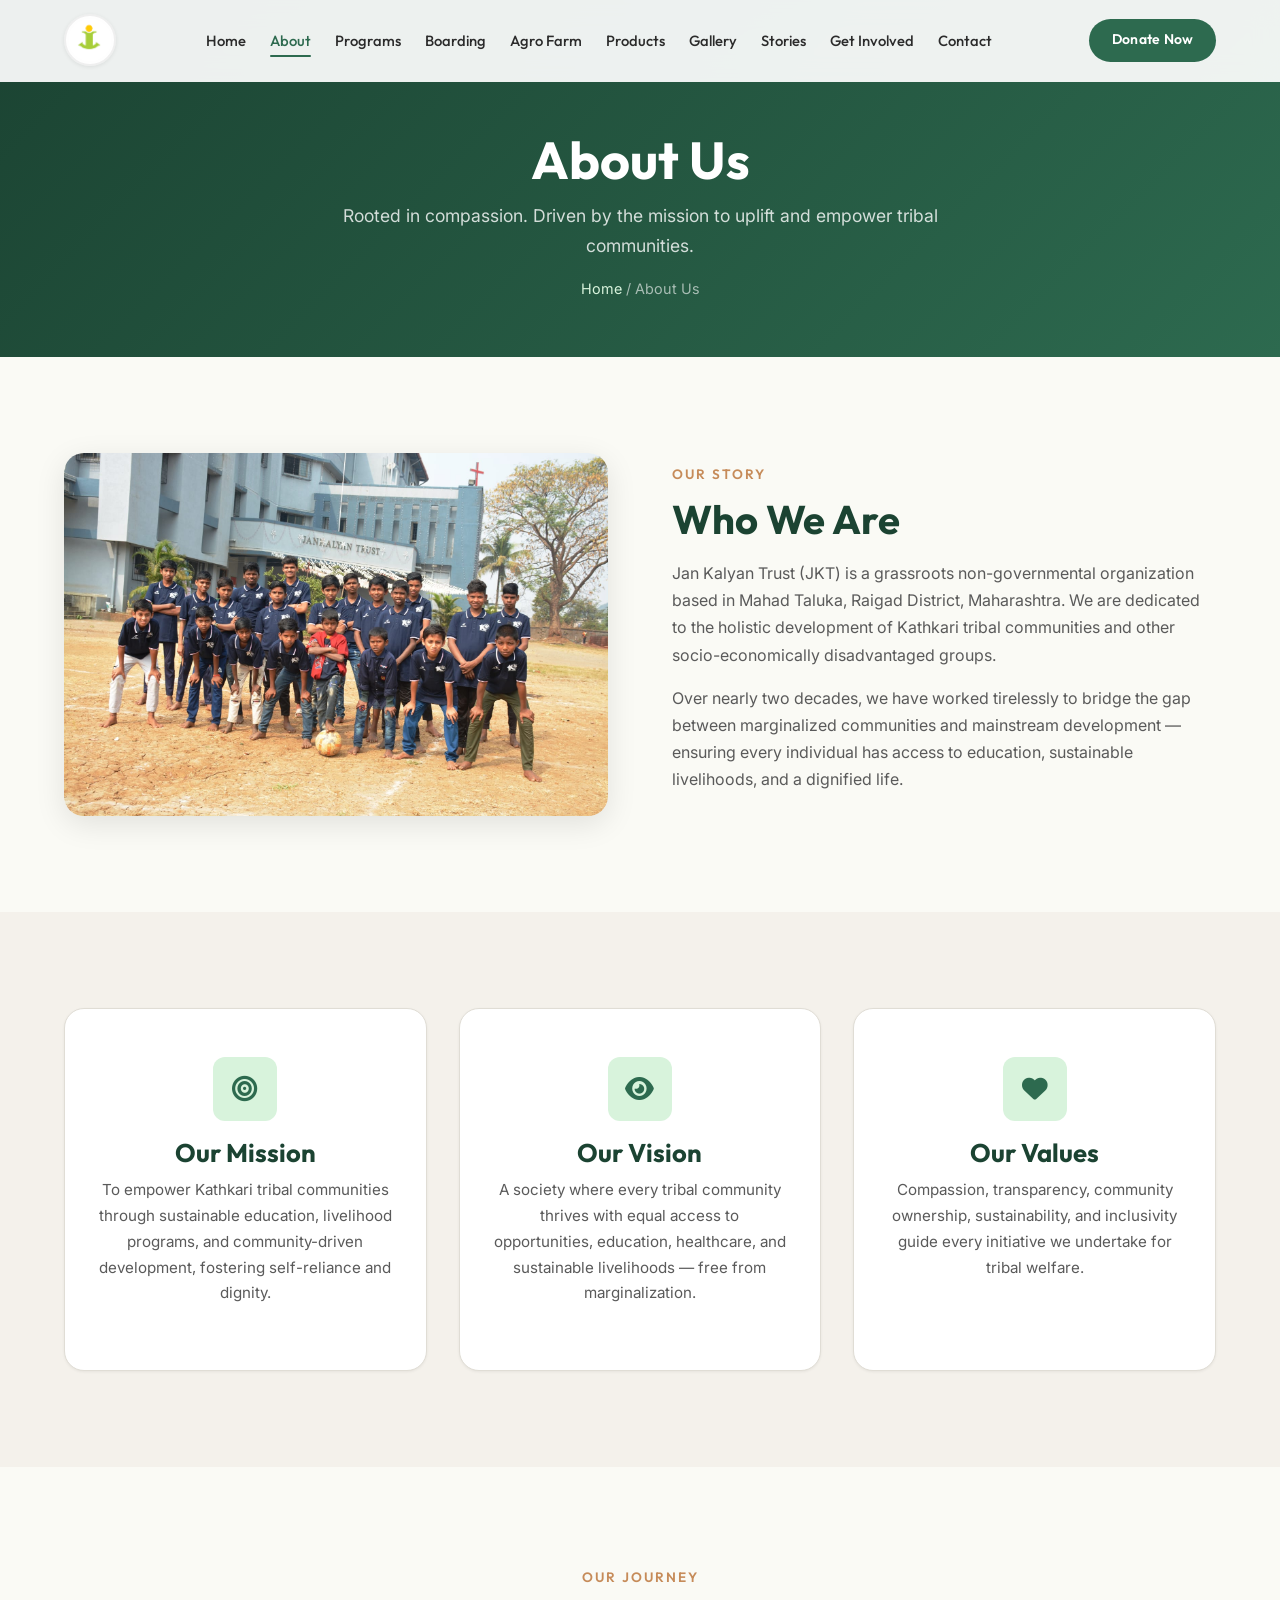
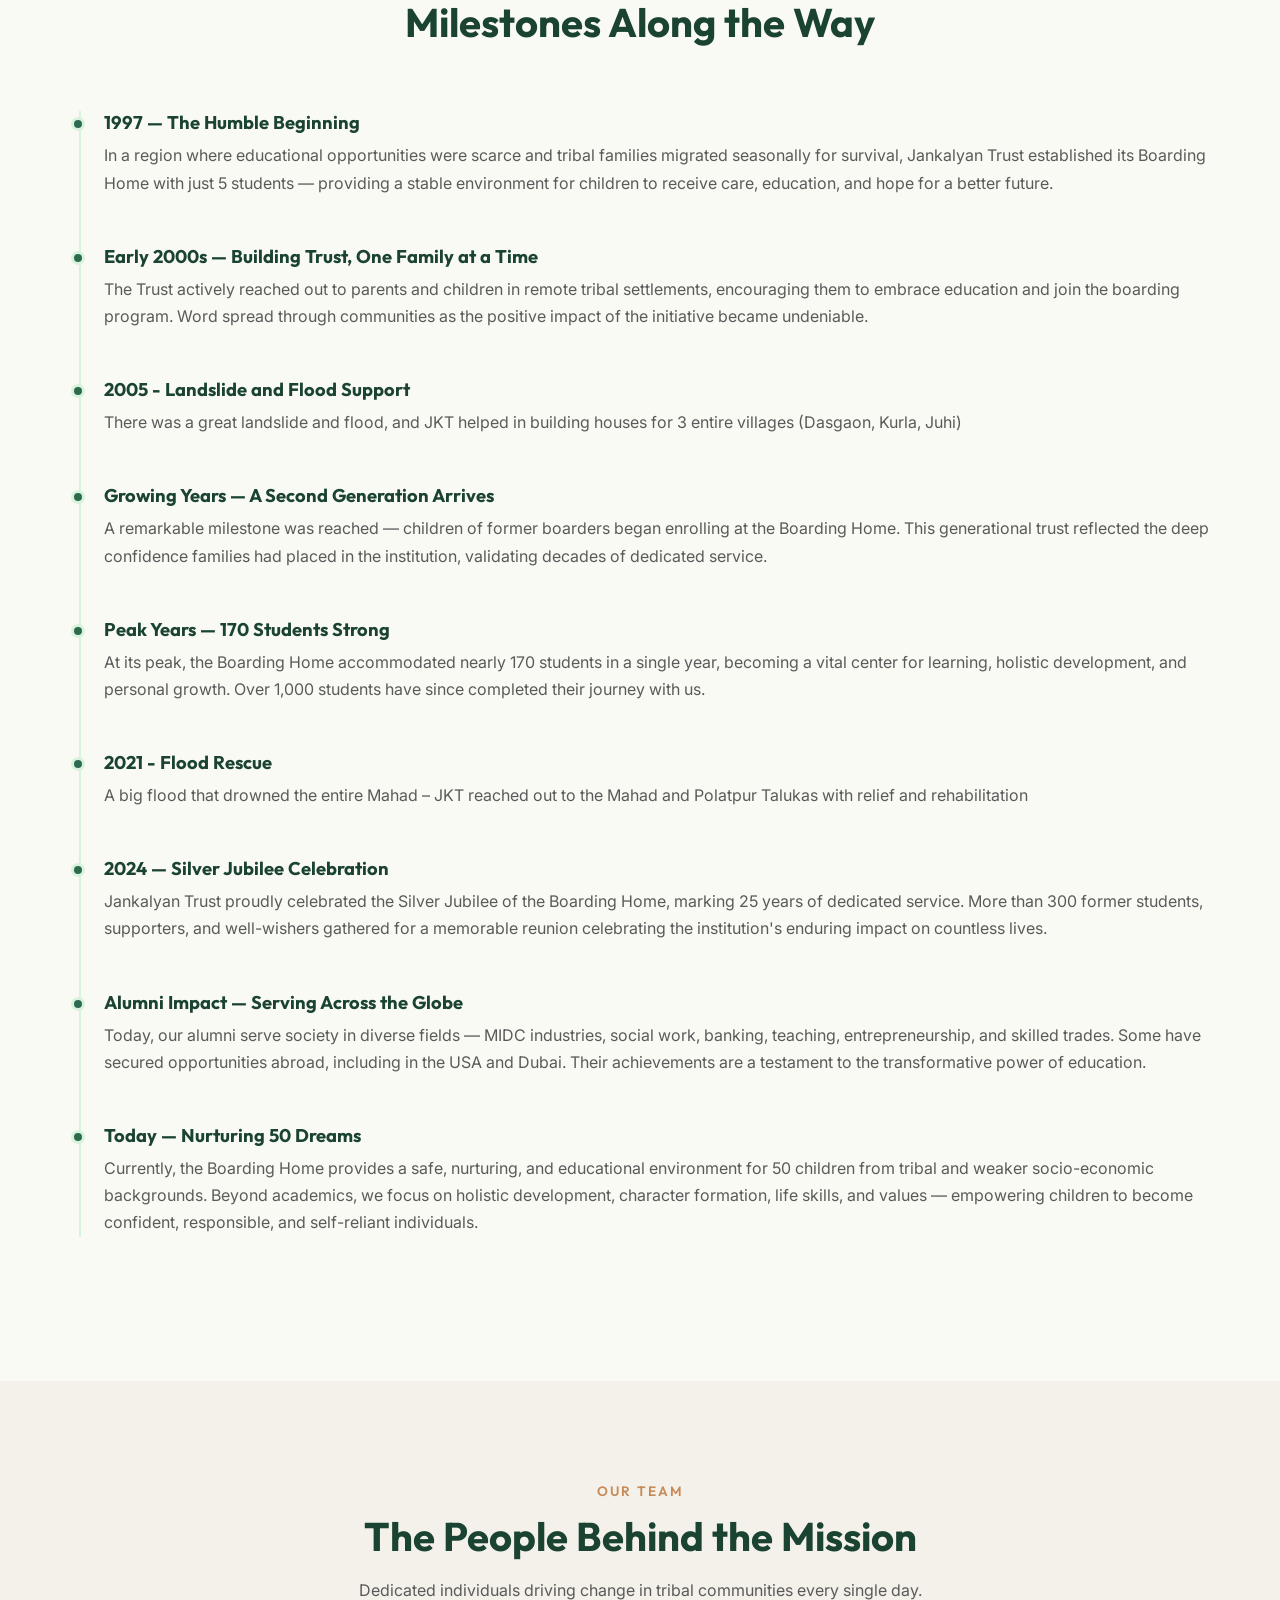
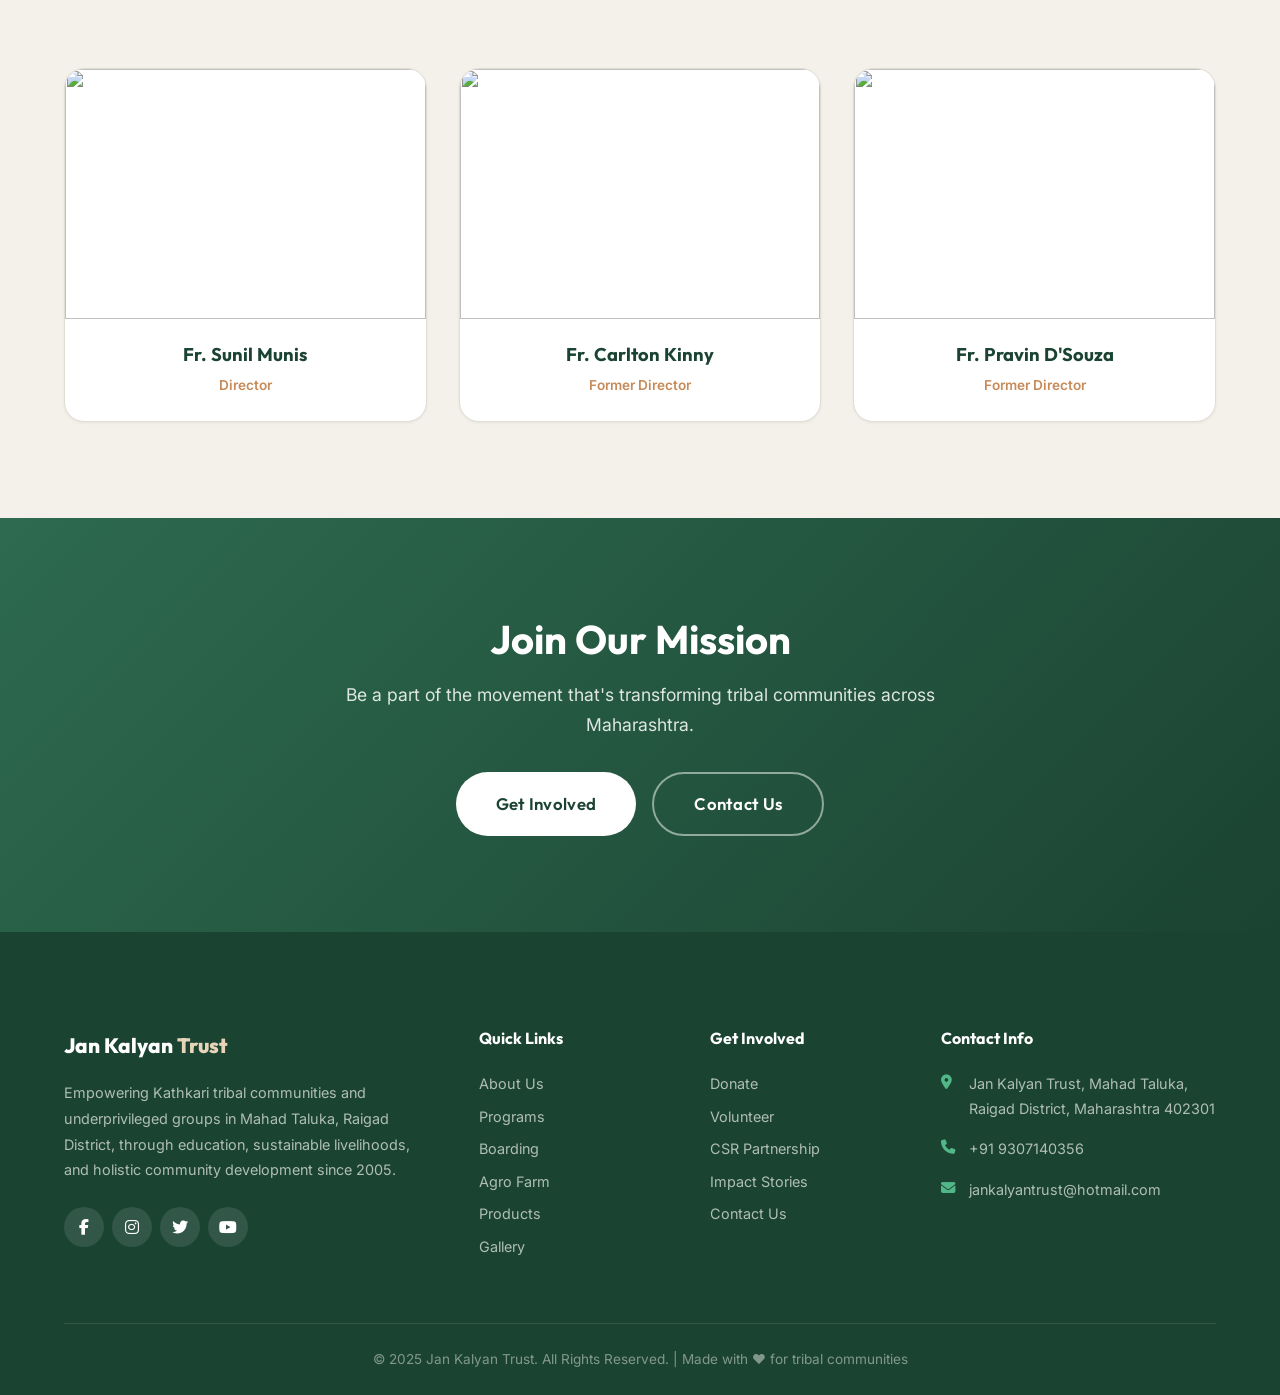
==== commit 2719622a: "Logo replaced" ====
--- a/about.html
+++ b/about.html
@@ -1,4 +1,4 @@
-<!DOCTYPE html>
+﻿<!DOCTYPE html>
 <html lang="en">
 
 <head>
@@ -16,10 +16,7 @@
   <!-- Navbar -->
   <nav class="navbar" id="navbar">
     <div class="container navbar__inner">
-      <a href="index.html" class="navbar__logo">
-        <div class="navbar__logo-icon">JK</div>
-        Jan Kalyan <span>Trust</span>
-      </a>
+      <a href="index.html" class="navbar__logo"><img src="Res/Trust Logo white bg.PNG" alt="Jan Kalyan Trust" class="navbar__logo-img"></a>
       <div class="navbar__links">
         <a href="index.html">Home</a>
         <a href="about.html">About</a>
@@ -176,7 +173,7 @@
         <h2>The People Behind the Mission</h2>
         <p>Dedicated individuals driving change in tribal communities every single day.</p>
       </div>
-      <div class="grid-4 reveal">
+      <div class="grid-3 reveal" style="align-items: center;">
         <div class="card" style="text-align:center;">
           <img src="#" class="card__img" style="height:250px;">
           <div class="card__body">
--- a/css/style.css
+++ b/css/style.css
@@ -238,17 +238,16 @@
   color: var(--clr-primary-dark);
 }
 .navbar__logo span { color: var(--clr-accent); }
-.navbar__logo-icon {
-  width: 40px;
-  height: 40px;
-  background: var(--clr-primary);
-  color: var(--clr-white);
-  border-radius: var(--radius-md);
-  display: flex;
-  align-items: center;
-  justify-content: center;
-  font-size: 1.1rem;
-  font-weight: 700;
+.navbar__logo-img {
+  height: 52px;
+  width: 52px;
+  display: block;
+  object-fit: cover;
+  border-radius: 50%;
+  background: rgba(255,255,255,0.92);
+  border: 2px solid rgba(0,0,0,0.06);
+  box-shadow: 0 1px 4px rgba(0,0,0,0.08);
+  padding: 2px;
 }
 .navbar__links {
   display: flex;
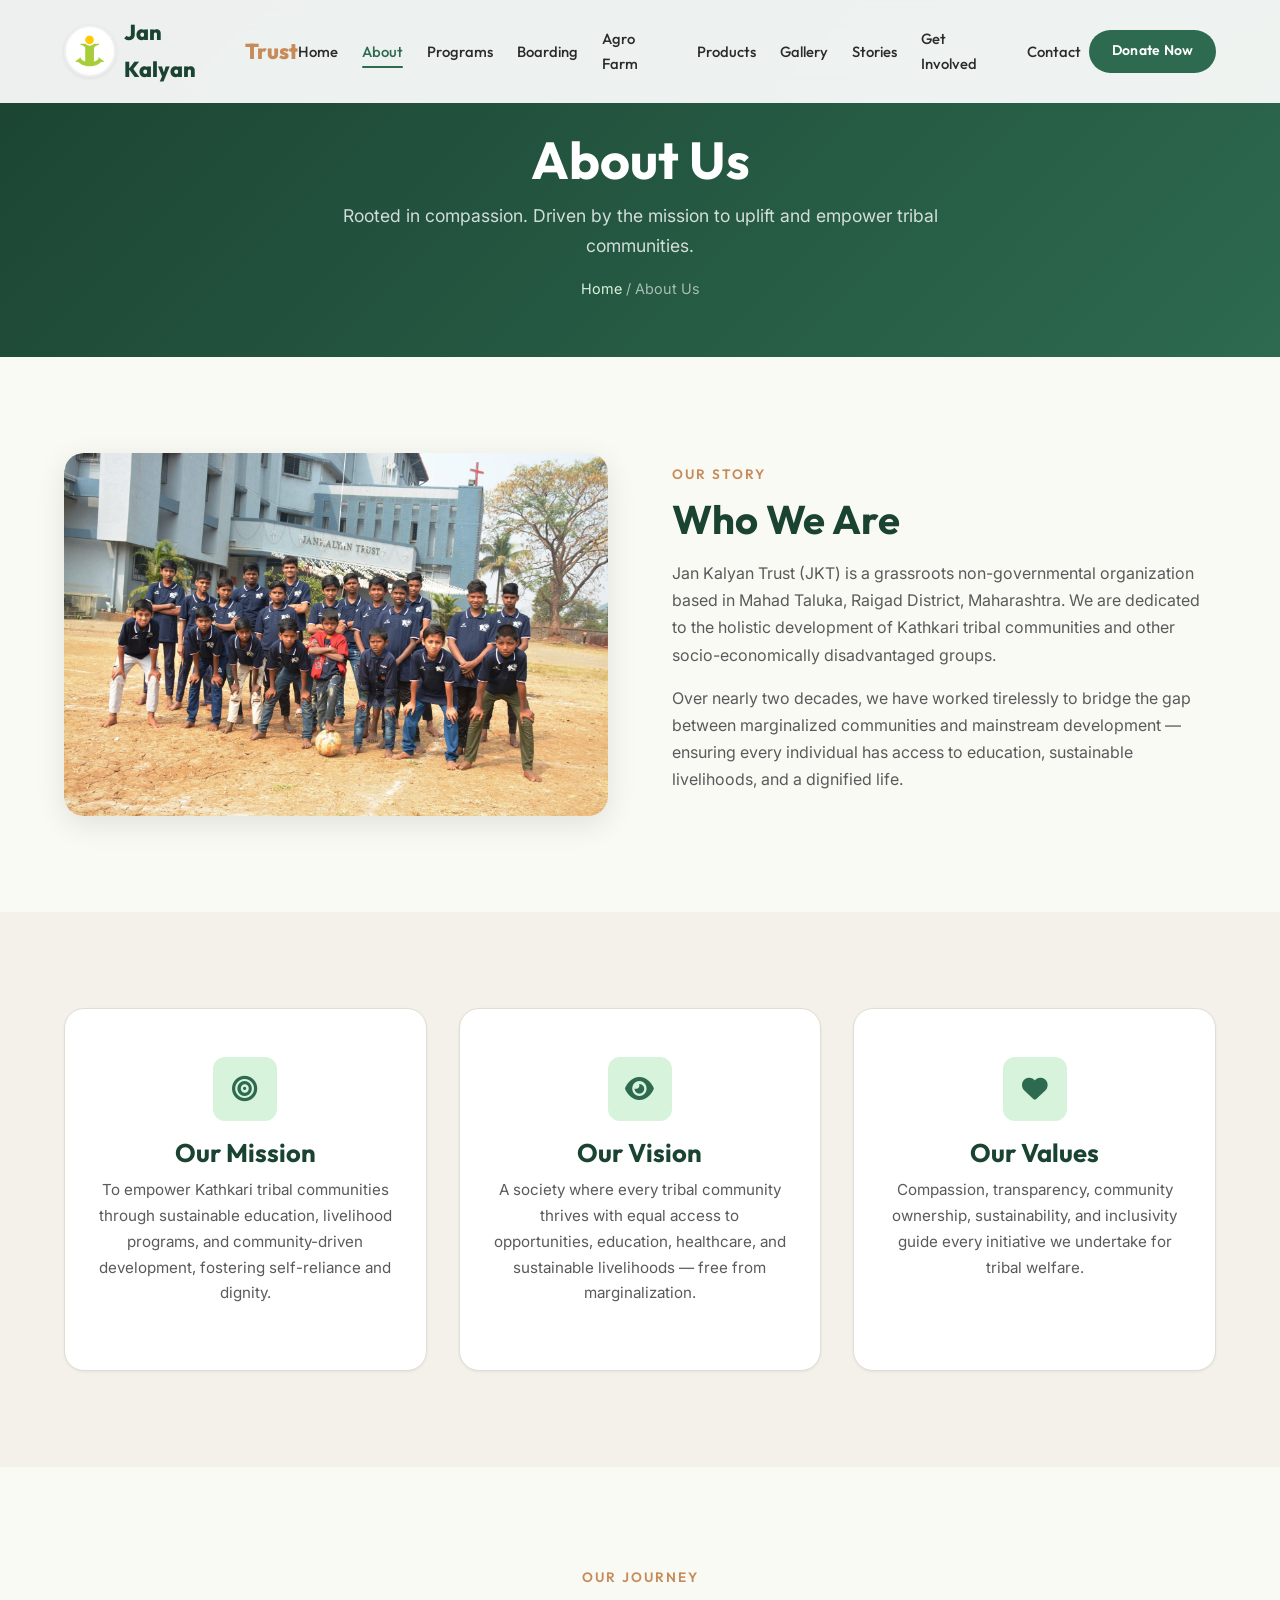
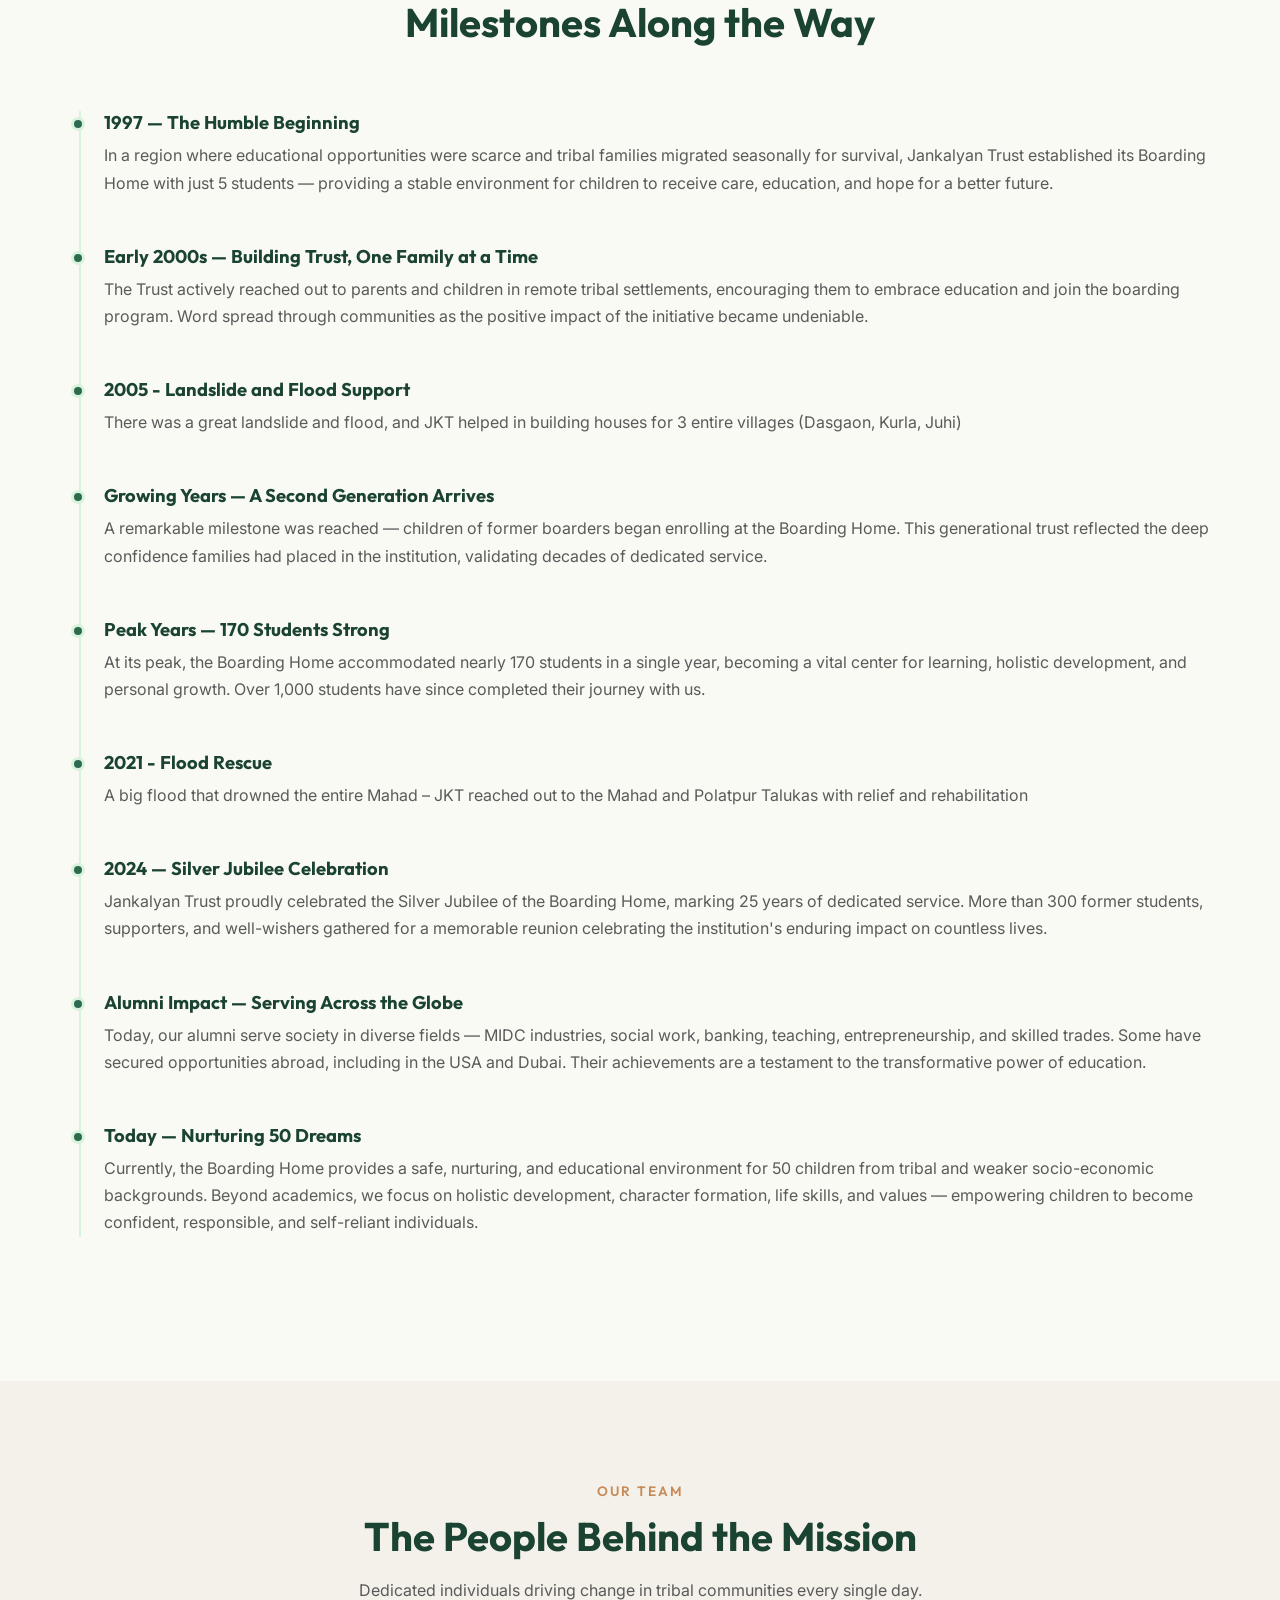
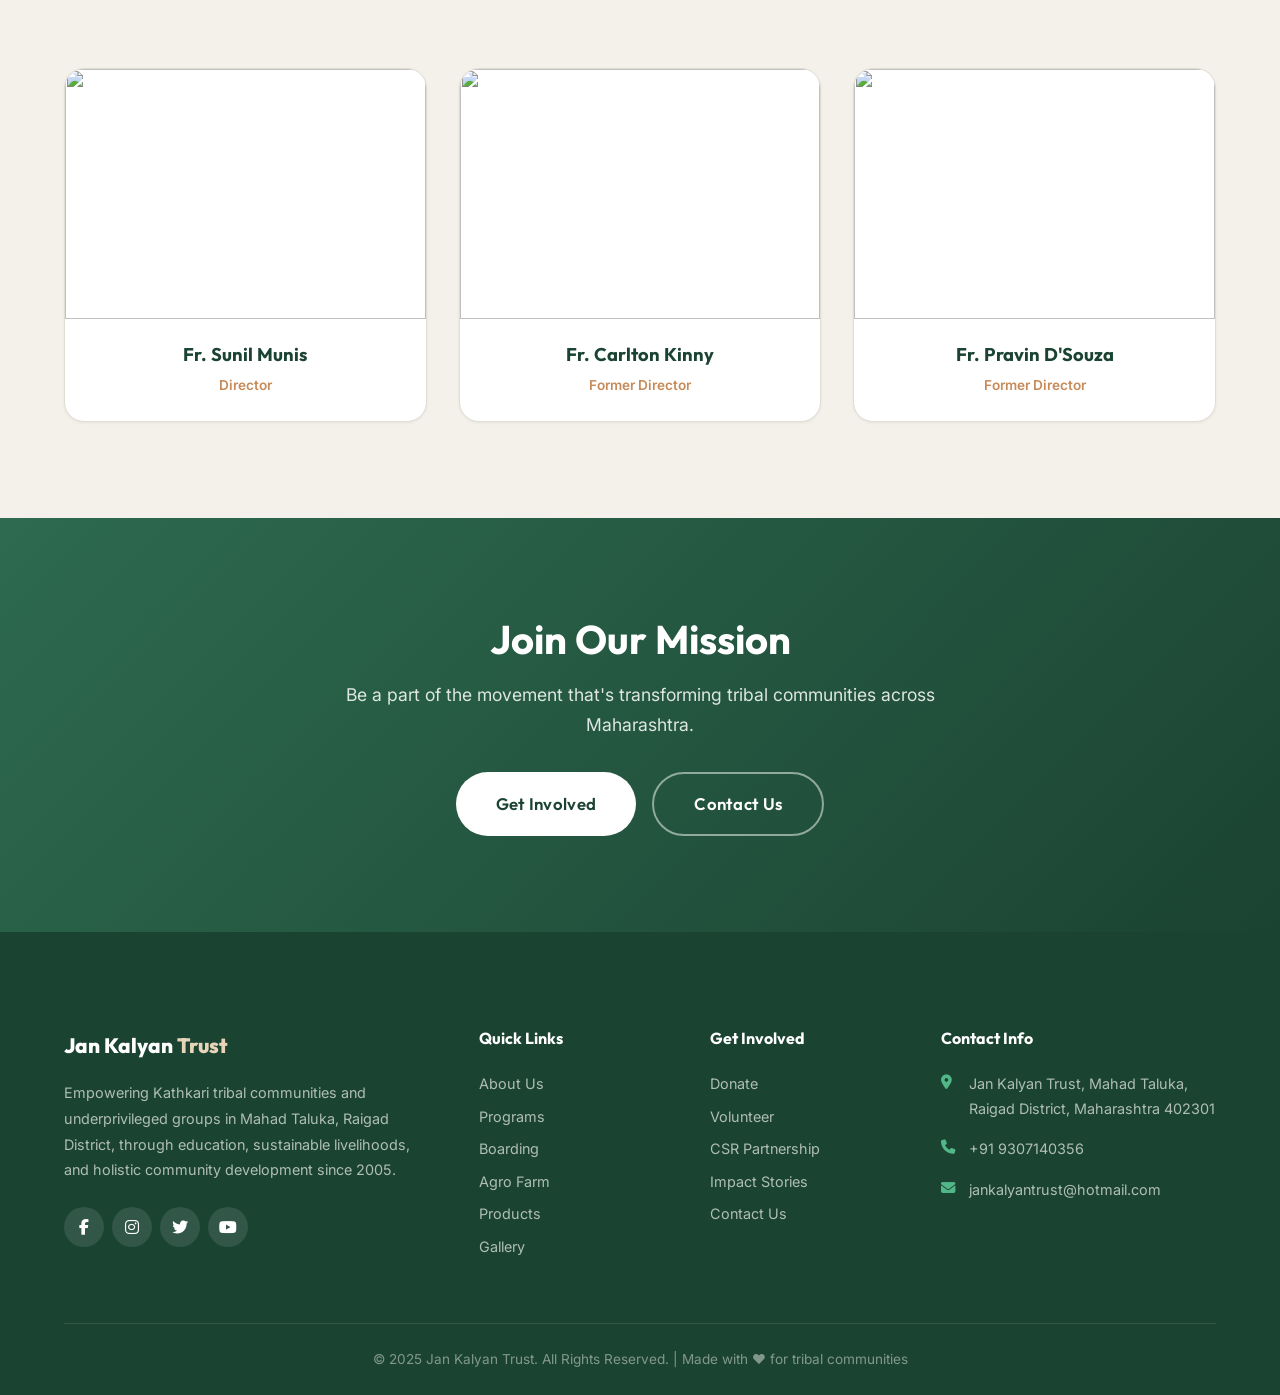
==== commit 1530319a: "Logo Updated" ====
--- a/about.html
+++ b/about.html
@@ -16,7 +16,7 @@
   <!-- Navbar -->
   <nav class="navbar" id="navbar">
     <div class="container navbar__inner">
-      <a href="index.html" class="navbar__logo"><img src="Res/Trust Logo white bg.PNG" alt="Jan Kalyan Trust" class="navbar__logo-img"></a>
+      <a href="index.html" class="navbar__logo"><img src="Res/Trust Logo white bg.PNG" alt="Jan Kalyan Trust" class="navbar__logo-img">Jan Kalyan <span>Trust</span></a>
       <div class="navbar__links">
         <a href="index.html">Home</a>
         <a href="about.html">About</a>
